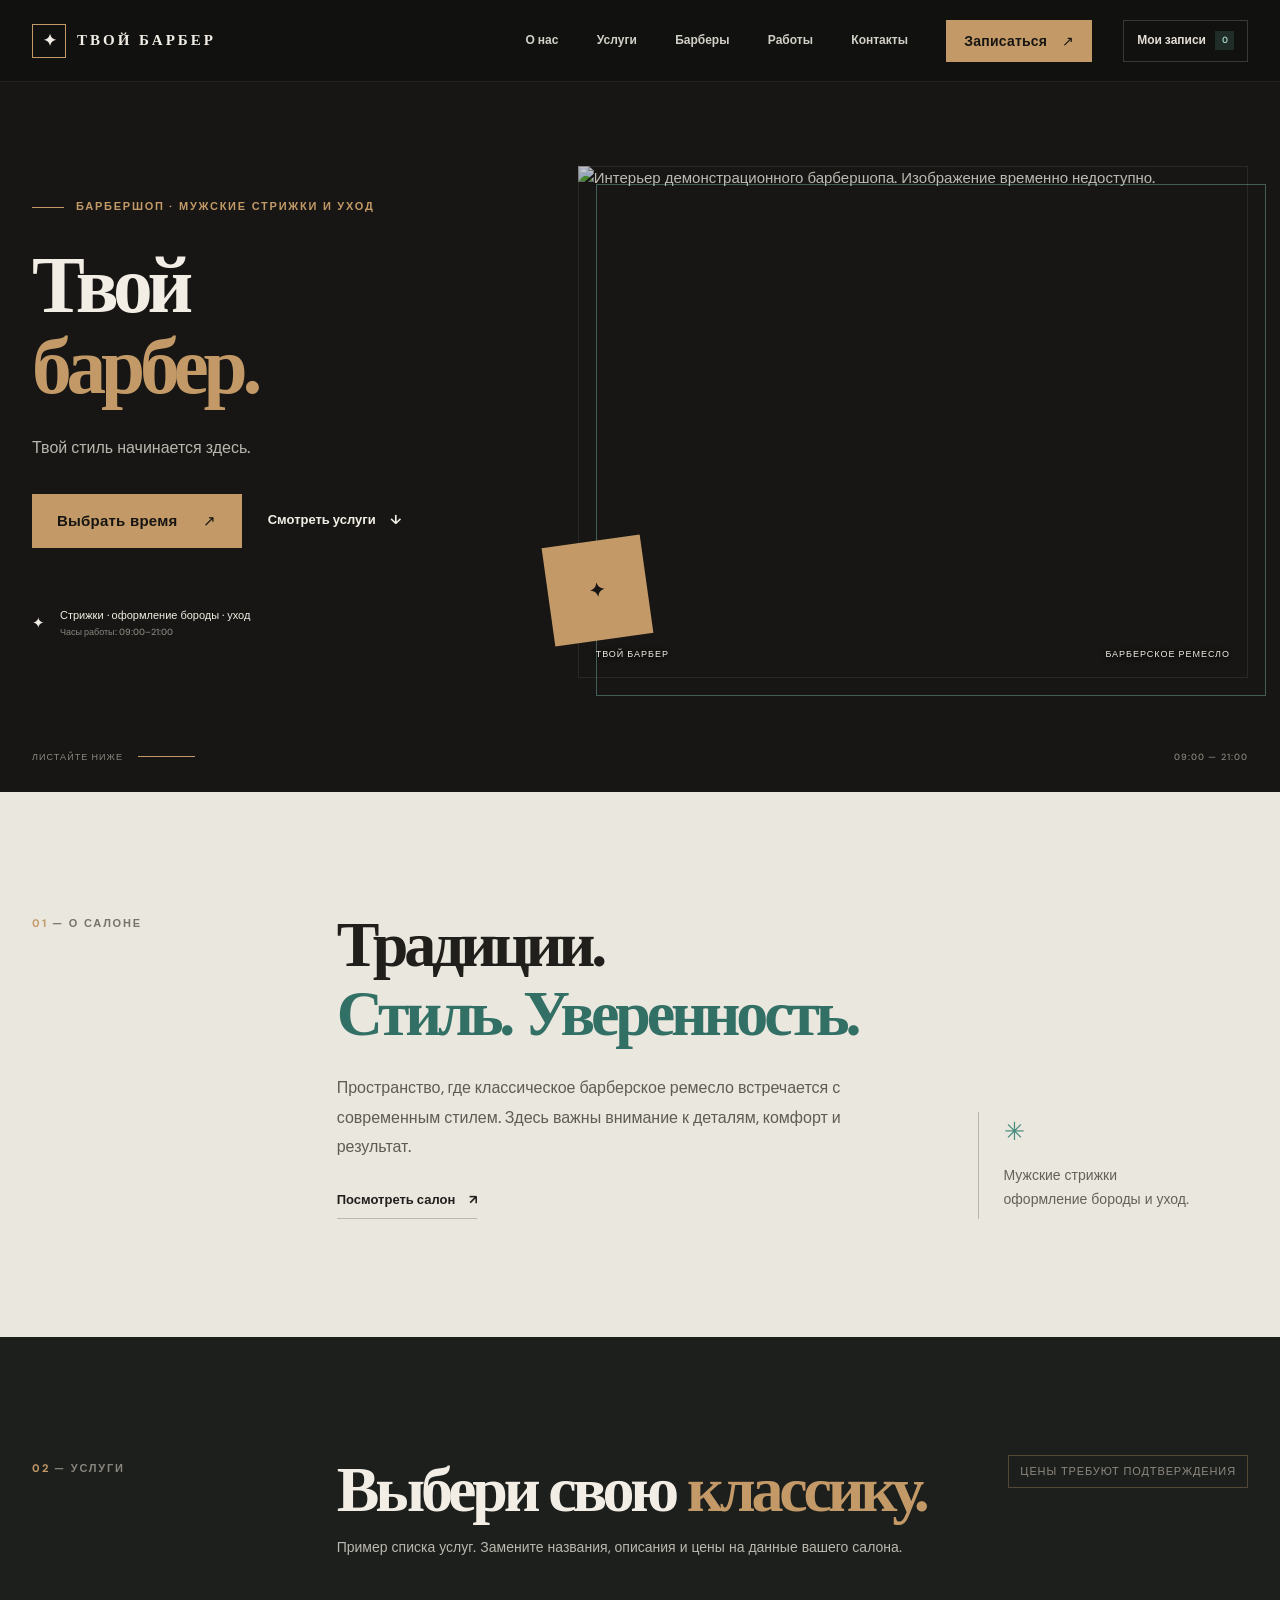
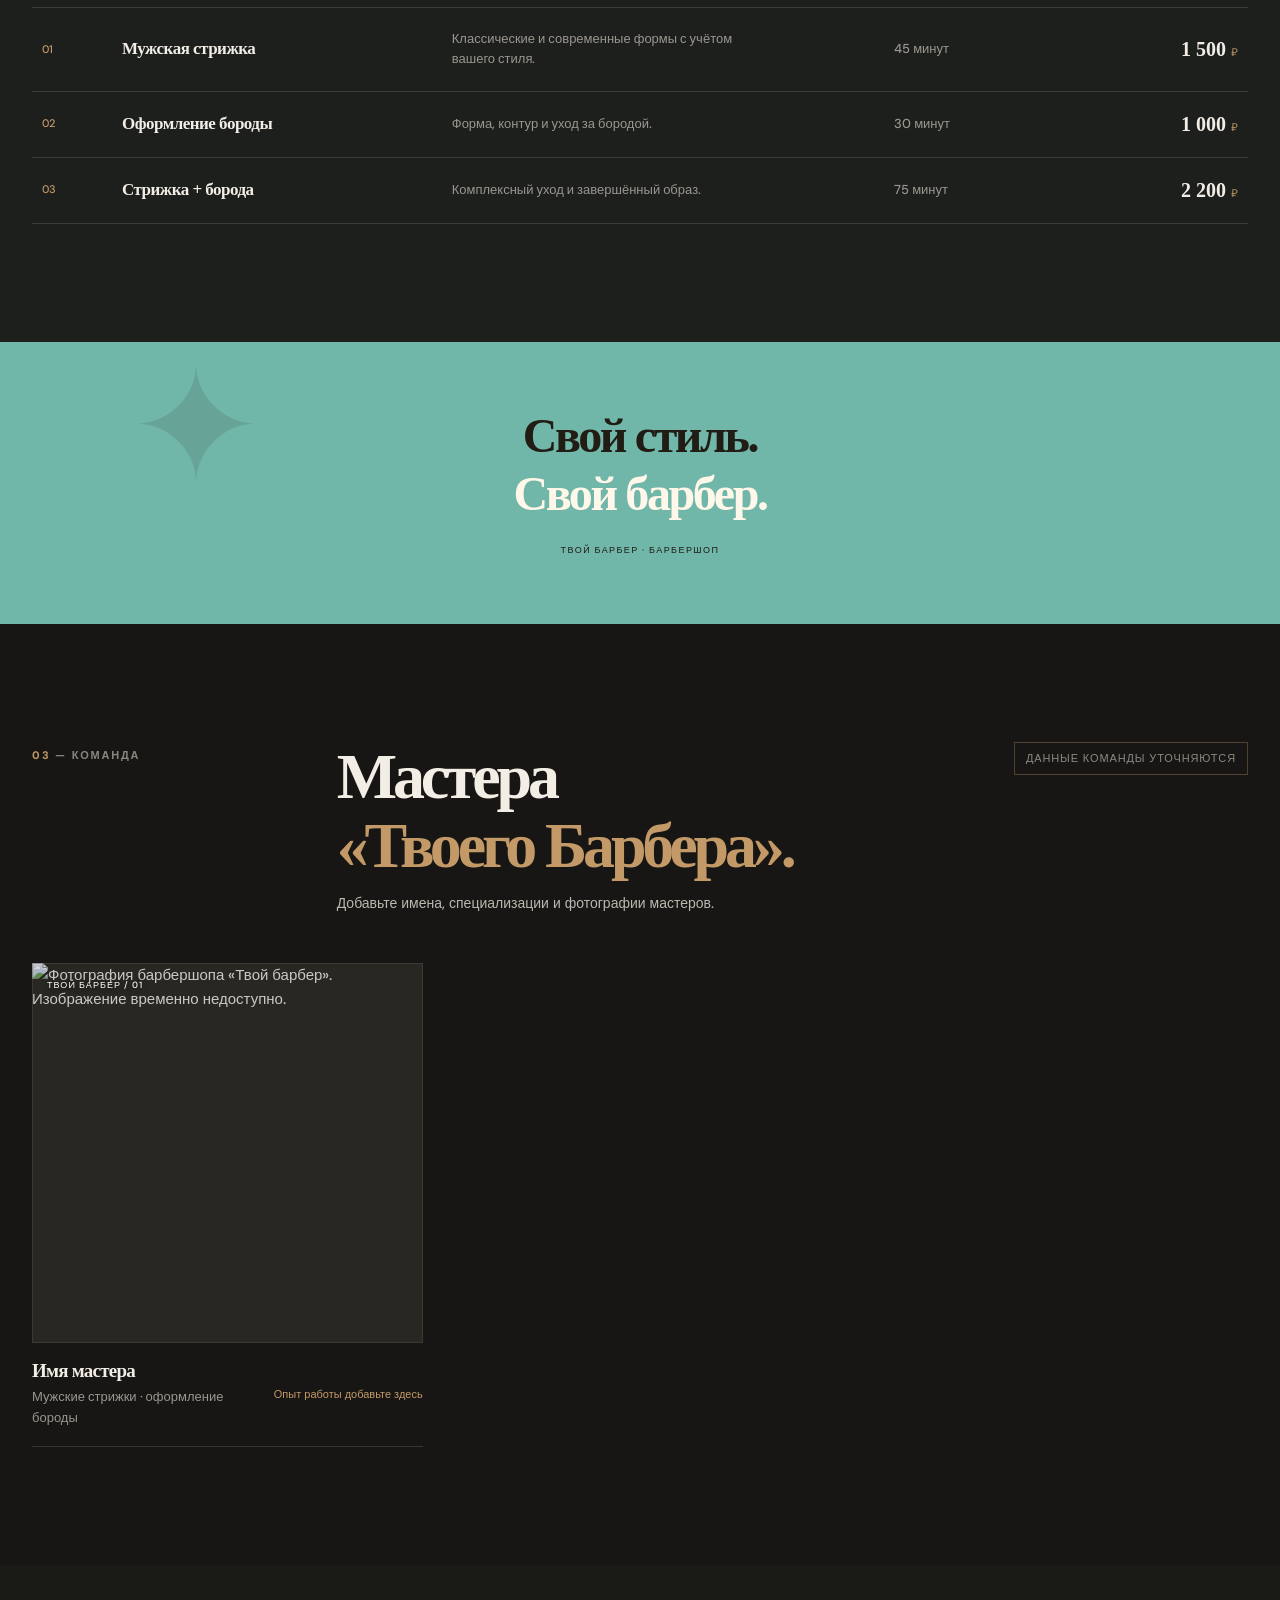
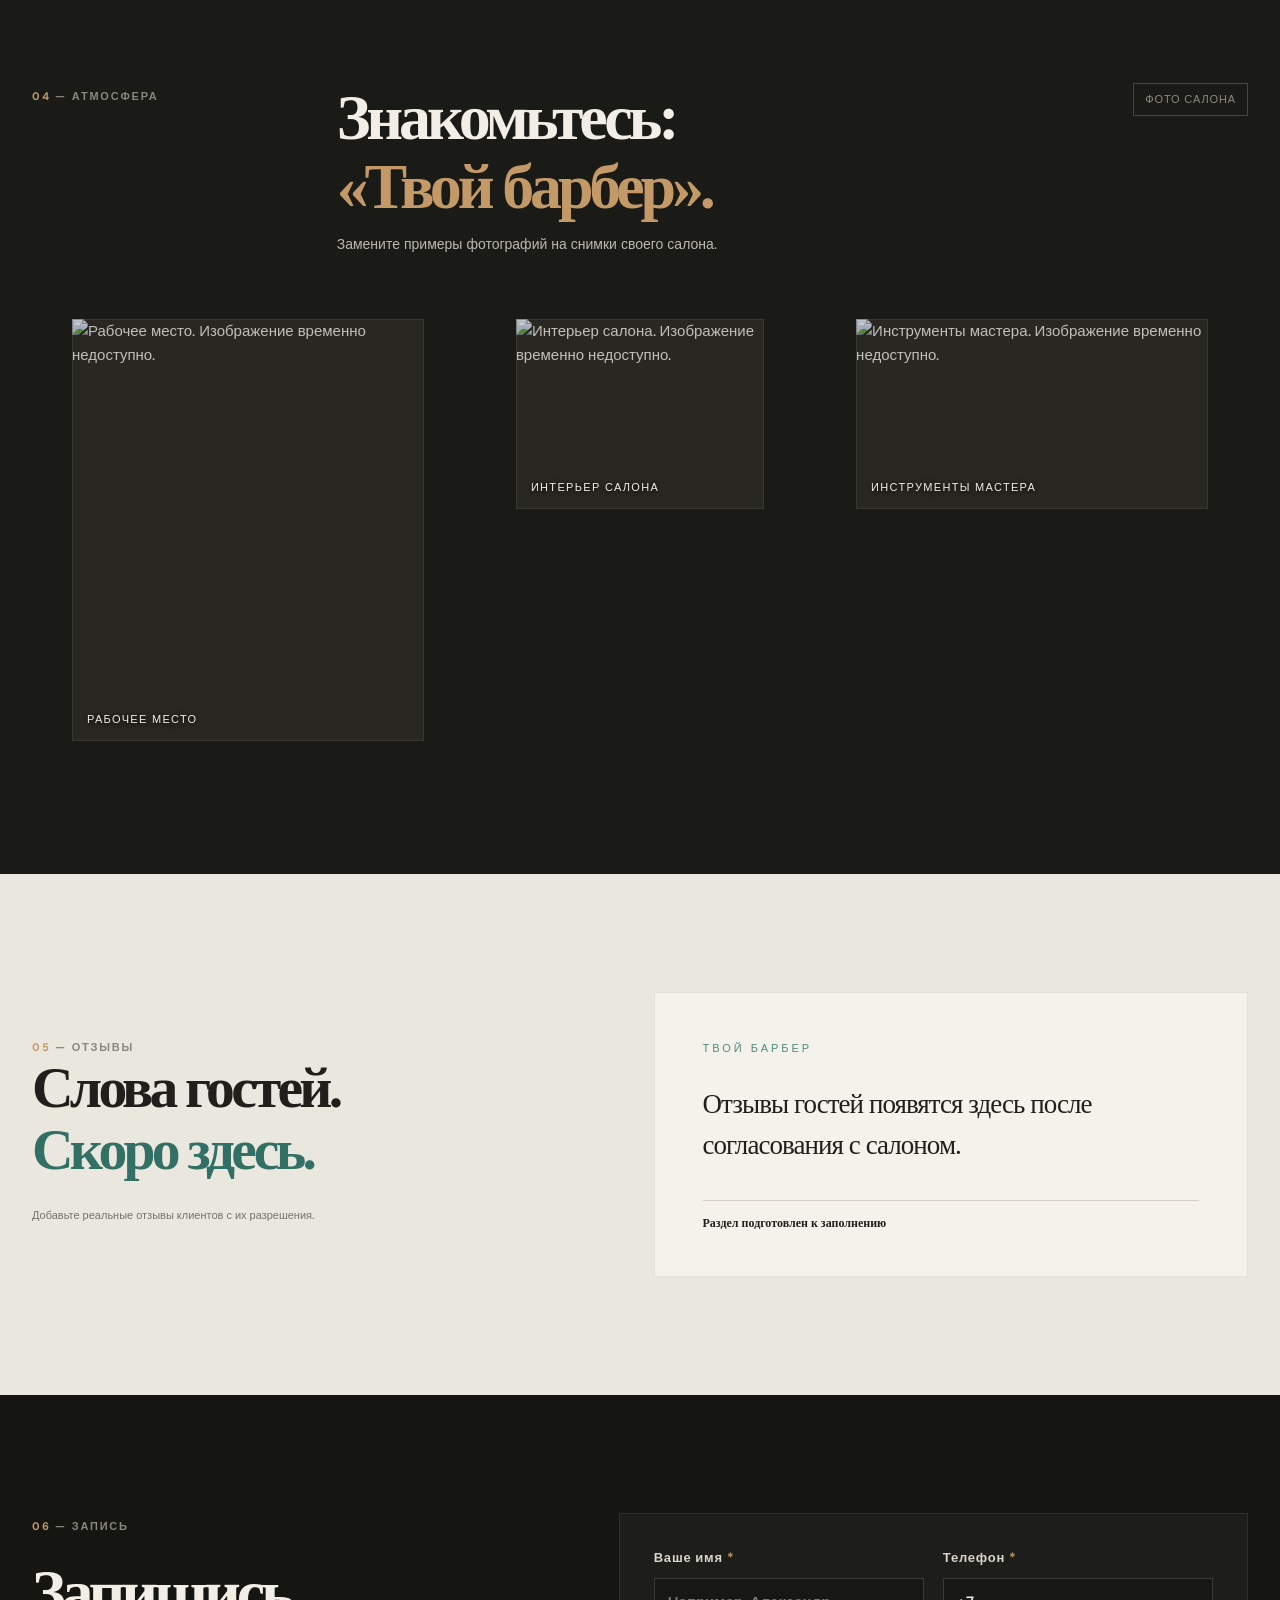
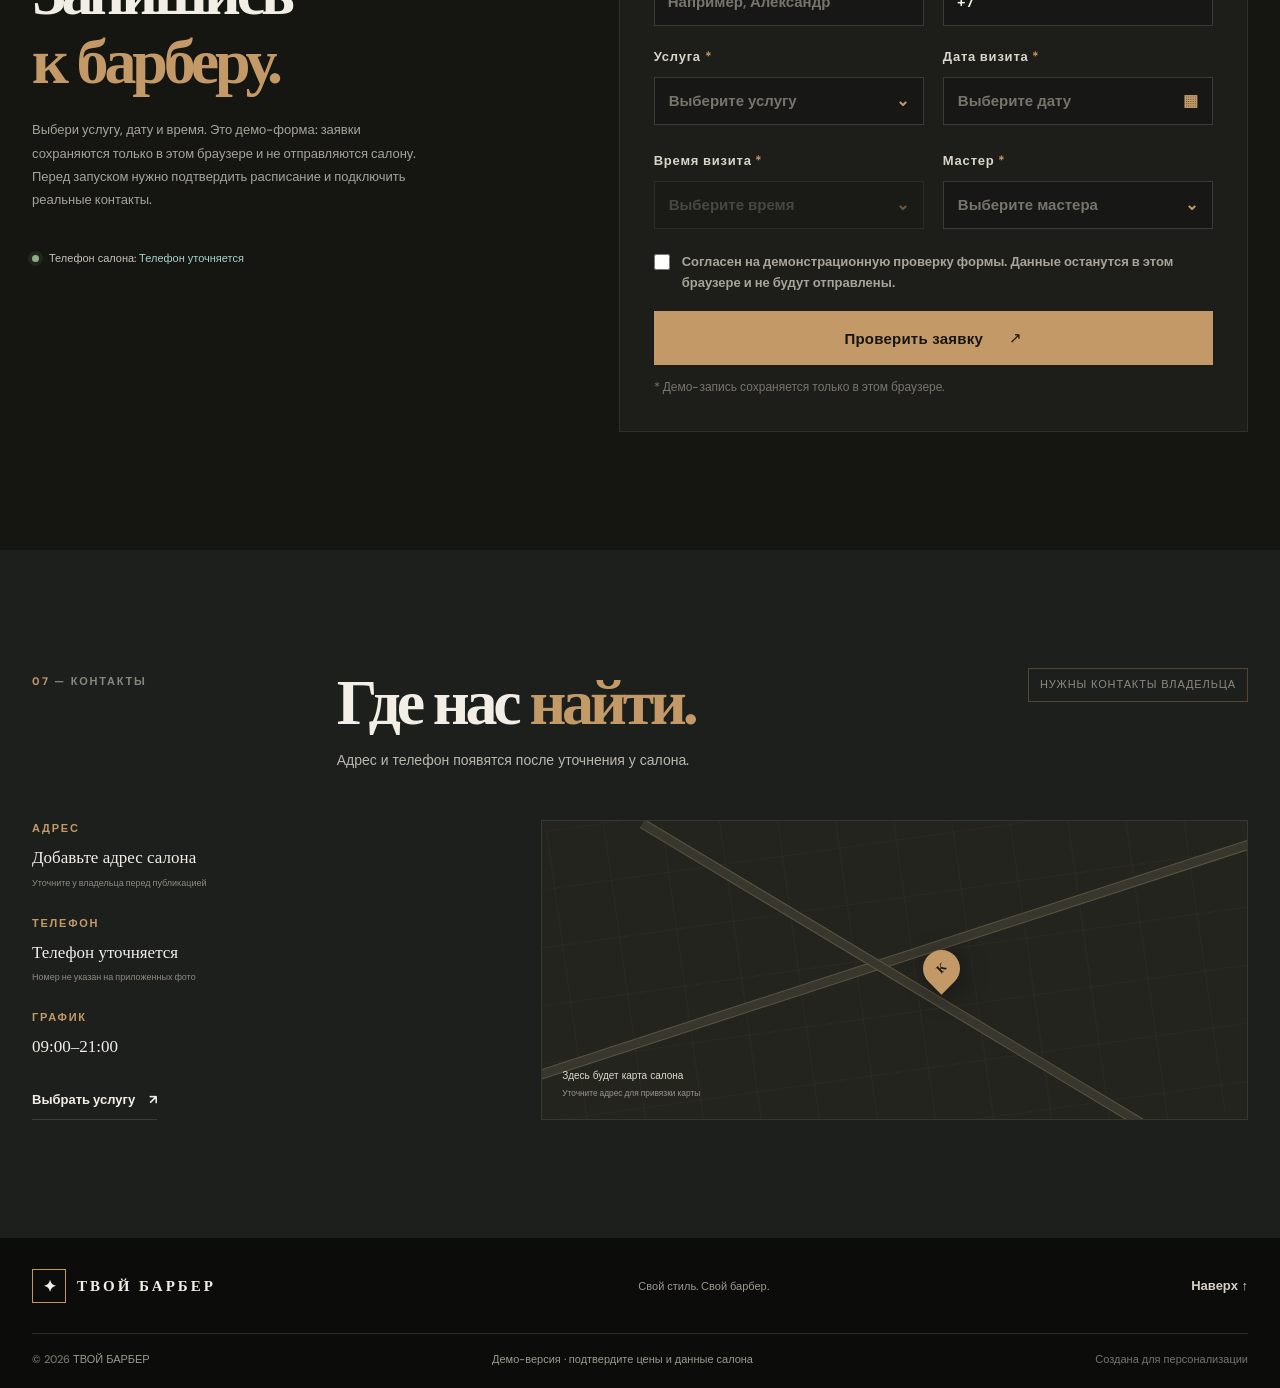
==== template/index.html @ 29b2c2a0 "Organize generic and Chyornaya Kost site versions" ====
<!doctype html>
<html lang="ru">
<head>
  <meta charset="utf-8">
  <meta name="viewport" content="width=device-width, initial-scale=1">
  <meta name="theme-color" content="#11110f">
  <meta name="description" content="Демонстрационный сайт барбершопа с онлайн-записью.">
  <title>Твой барбер — демонстрационный сайт</title>
  <link rel="preconnect" href="https://images.unsplash.com">
  <link rel="preconnect" href="https://fonts.googleapis.com">
  <link rel="preconnect" href="https://fonts.gstatic.com" crossorigin>
  <link href="https://fonts.googleapis.com/css2?family=DM+Sans:wght@400;500;600;700&family=Manrope:wght@400;500;600;700;800&display=swap" rel="stylesheet">
  <link rel="stylesheet" href="styles.css">
  <script src="script.js" defer></script>
</head>
<body>
  <a class="skip-link" href="#main">Перейти к содержимому</a>
  <header class="site-header" id="top">
    <div class="header-inner wrap">
      <a class="brand" href="#top" aria-label="Твой барбер — на главную"><span class="brand-mark" aria-hidden="true">✦</span><span class="brand-name" data-brand>ТВОЙ БАРБЕР</span></a>
      <div class="header-actions"><button class="my-appointments-button" id="my-appointments-button" type="button" aria-haspopup="dialog" aria-controls="my-appointments-dialog">Мои записи <span class="appointment-count" id="appointment-count">0</span></button><button class="menu-toggle" type="button" aria-expanded="false" aria-controls="site-nav" aria-label="Открыть меню"><span></span><span></span></button></div>
      <nav class="site-nav" id="site-nav" aria-label="Основная навигация">
        <a href="#about">О нас</a><a href="#services">Услуги</a><a href="#barbers">Барберы</a><a href="#works">Работы</a><a href="#contacts">Контакты</a>
        <a class="button button-small nav-book" href="#booking">Записаться <span aria-hidden="true">↗</span></a>
      </nav>
    </div>
  </header>

  <main id="main">
    <section class="hero wrap" aria-labelledby="hero-title">
      <div class="hero-copy">
        <p class="eyebrow"><span class="eyebrow-line"></span> Барбершоп · мужские стрижки и уход</p>
        <h1 id="hero-title">Твой<br><em>барбер.</em></h1>
        <p class="hero-lead" data-tagline>Барберское ремесло. Свой стиль.</p>
        <div class="hero-actions"><a class="button" href="#booking">Выбрать время <span aria-hidden="true">↗</span></a><a class="text-link" href="#services">Смотреть услуги <span aria-hidden="true">↓</span></a></div>
        <div class="hero-proof"><span class="proof-mark" aria-hidden="true">✦</span><p>Стрижки · оформление бороды · уход<br><span>Часы работы: 09:00–21:00</span></p></div>
      </div>
      <div class="hero-visual">
        <img class="hero-image" data-image="hero" alt="Пример фотографии рабочего места в барбершопе" fetchpriority="high">
        <div class="hero-stamp" aria-hidden="true"><span class="brand-emblem-crop brand-emblem-large">✦</span></div>
        <div class="hero-caption"><span>ТВОЙ БАРБЕР</span><span>Барберское ремесло</span></div>
      </div>
      <div class="hero-bottom"><span>Листайте ниже</span><span class="scroll-line" aria-hidden="true"></span><span>09:00 — 21:00</span></div>
    </section>

    <section class="intro section-pad" id="about">
      <div class="wrap intro-grid"><p class="section-index">01 <span>— О салоне</span></p><div><h2>Традиции.<br><em>Стиль. Уверенность.</em></h2><p class="intro-text">Пространство, где классическое барберское ремесло встречается с современным стилем. Здесь важны внимание к деталям, комфорт и результат.</p><a class="text-link" href="#works">Посмотреть салон <span aria-hidden="true">↗</span></a></div><div class="intro-note"><span class="note-symbol">✳</span><p>Мужские стрижки<br>оформление бороды и уход.</p></div></div>
    </section>

    <section class="services section-pad" id="services">
      <div class="wrap"><div class="section-heading"><p class="section-index">02 <span>— Услуги</span></p><div><h2>Выбери свою <em>классику.</em></h2><p class="muted">Пример списка услуг. Замените названия, описания и цены на данные вашего салона.</p></div><span class="demo-tag">Цены требуют подтверждения</span></div>
        <div class="service-list" id="service-list" aria-live="polite"></div>
      </div>
    </section>

    <section class="quote-band" aria-label="Барбершоп Твой барбер"><div class="wrap quote-inner"><span class="quote-mark">✦</span><p>Свой стиль.<br><em>Свой барбер.</em></p><span class="quote-credit">ТВОЙ БАРБЕР · БАРБЕРШОП</span></div></section>

    <section class="barbers section-pad" id="barbers">
      <div class="wrap"><div class="section-heading"><p class="section-index">03 <span>— Команда</span></p><div><h2>Мастера<br><em>«Твоего Барбера».</em></h2><p class="muted">Добавьте имена, специализации и фотографии мастеров.</p></div><span class="demo-tag">Данные команды уточняются</span></div><div class="barber-grid" id="barber-grid"></div></div>
    </section>

    <section class="gallery section-pad" id="works">
      <div class="wrap"><div class="section-heading"><p class="section-index">04 <span>— Атмосфера</span></p><div><h2>Знакомьтесь:<br><em>«Твой барбер».</em></h2><p class="muted">Замените примеры фотографий на снимки своего салона.</p></div><span class="demo-tag">Фото салона</span></div><div class="gallery-grid" id="gallery-grid"></div></div>
    </section>

    <section class="reviews section-pad" id="reviews">
      <div class="wrap review-layout"><div><p class="section-index">05 <span>— Отзывы</span></p><h2>Слова гостей.<br><em>Скоро здесь.</em></h2><p class="review-disclaimer">Добавьте реальные отзывы клиентов с их разрешения.</p></div><div class="review-card" id="review-card" aria-live="polite"></div></div>
    </section>

    <section class="booking section-pad" id="booking">
      <div class="wrap booking-grid"><div class="booking-copy"><p class="section-index">06 <span>— Запись</span></p><h2>Запишись<br><em>к барберу.</em></h2><p>Выбери услугу, дату и время. Это демо-форма: заявки сохраняются только в этом браузере и не отправляются салону. Перед запуском нужно подтвердить расписание и подключить реальные контакты.</p><div class="booking-contact"><span class="contact-dot"></span><span>Телефон салона: <a data-phone-link href="#contacts" data-phone>уточняется</a></span></div></div>
        <form class="booking-form" id="booking-form" novalidate>
          <div class="form-row"><div class="field"><label for="client-name">Ваше имя <span>*</span></label><input id="client-name" name="name" autocomplete="name" placeholder="Например, Александр" required aria-describedby="name-error"><small class="field-error" id="name-error"></small></div><div class="field"><label for="client-phone">Телефон <span>*</span></label><input id="client-phone" name="phone" type="tel" autocomplete="tel" inputmode="tel" placeholder="+7 (___) ___-__-__" required aria-describedby="phone-error"><small class="field-error" id="phone-error"></small></div></div>
          <div class="form-row"><div class="field"><label for="service-select-trigger">Услуга <span>*</span></label><select class="picker-source" id="service-select" name="service" tabindex="-1" aria-hidden="true"><option value="">Выберите услугу</option></select><small class="field-error" id="service-error"></small></div><div class="field date-field"><label for="date-picker-trigger">Дата визита <span>*</span></label><input class="picker-source" id="visit-date" name="date" type="date" tabindex="-1" aria-hidden="true"><div class="calendar-wrap"><button class="picker-trigger calendar-trigger" id="date-picker-trigger" type="button" aria-haspopup="dialog" aria-expanded="false" aria-controls="calendar-popover" aria-describedby="date-error"><span>Выберите дату</span><span class="picker-chevron" aria-hidden="true">▦</span></button><div class="calendar-popover" id="calendar-popover" role="dialog" aria-label="Выберите дату визита" hidden><div class="calendar-head"><button class="calendar-nav" type="button" id="calendar-prev" aria-label="Предыдущий месяц">←</button><strong id="calendar-month"></strong><button class="calendar-nav" type="button" id="calendar-next" aria-label="Следующий месяц">→</button></div><div class="calendar-weekdays" aria-hidden="true"><span>Пн</span><span>Вт</span><span>Ср</span><span>Чт</span><span>Пт</span><span>Сб</span><span>Вс</span></div><div class="calendar-days" id="calendar-days"></div><p class="calendar-legend"><span aria-hidden="true">●</span> На дате уже есть запись; занятые часы недоступны</p></div></div><small class="field-error" id="date-error"></small></div></div>
          <div class="form-row"><div class="field"><label for="visit-time-trigger">Время визита <span>*</span></label><select class="picker-source" id="visit-time" name="time" tabindex="-1" aria-hidden="true" disabled><option value="">Сначала выберите дату</option></select><small class="field-error" id="time-error"></small></div><div class="field"><label for="barber-select-trigger">Мастер <span>*</span></label><select class="picker-source" id="barber-select" name="barber" tabindex="-1" aria-hidden="true"><option value="">Выберите мастера</option></select><small class="field-error" id="barber-error"></small></div></div>
          <div class="consent-row"><input id="consent" name="consent" type="checkbox" required aria-describedby="consent-error"><label for="consent">Согласен на демонстрационную проверку формы. Данные останутся в этом браузере и не будут отправлены.</label></div><small class="field-error consent-error" id="consent-error"></small>
          <button class="button form-submit" type="submit"><span class="submit-label">Проверить заявку</span><span class="submit-spinner" aria-hidden="true"></span><span class="submit-arrow" aria-hidden="true">↗</span></button><p class="form-result" id="form-result" role="status" aria-live="polite"></p><p class="form-footnote">* Демо-запись сохраняется только в этом браузере.</p>
        </form>
      </div>
    </section>

    <dialog class="appointments-dialog" id="my-appointments-dialog" aria-labelledby="appointments-title">
      <div class="appointments-panel"><div class="appointments-heading"><div><p class="section-index">ТВОЙ БАРБЕР <span>— Личный список</span></p><h2 id="appointments-title">Мои <em>записи.</em></h2></div><button class="appointments-close" id="appointments-close" type="button" aria-label="Закрыть окно">×</button></div><p class="appointments-note">Список хранится в этом браузере. Это демонстрационные записи: барбершоп их не получает.</p><div class="appointments-list" id="appointments-list" aria-live="polite"></div><p class="appointments-storage-note" id="appointments-storage-note"></p></div>
    </dialog>

    <dialog class="booking-success-dialog" id="booking-success-dialog" aria-labelledby="booking-success-title" aria-describedby="booking-success-summary">
      <div class="booking-success-panel"><span class="success-mark" aria-hidden="true">✓</span><p class="section-index">ТВОЙ БАРБЕР <span>— Заявка проверена</span></p><h2 id="booking-success-title">Вы записаны.</h2><p class="success-summary" id="booking-success-summary"></p><div class="success-actions"><button class="button" id="success-open-appointments" type="button">Мои записи <span aria-hidden="true">↗</span></button><button class="success-close" id="success-close" type="button">Продолжить</button></div></div>
    </dialog>

    <section class="contacts section-pad" id="contacts">
      <div class="wrap"><div class="section-heading"><p class="section-index">07 <span>— Контакты</span></p><div><h2>Где нас <em>найти.</em></h2><p class="muted">Адрес и телефон появятся после уточнения у салона.</p></div><span class="demo-tag">Нужны контакты владельца</span></div>
        <div class="contacts-grid"><div class="contact-details"><div class="contact-block"><span class="contact-label">Адрес</span><p data-address>Адрес салона уточняется<br><small>Уточните у владельца перед публикацией</small></p></div><div class="contact-block"><span class="contact-label">Телефон</span><a data-phone-link data-phone>Телефон уточняется</a><small>Номер не указан на приложенных фото</small></div><div class="contact-block"><span class="contact-label">График</span><p data-hours>09:00–21:00</p></div><a class="text-link" href="#booking">Выбрать услугу <span aria-hidden="true">↗</span></a></div><div class="map-placeholder" role="img" aria-label="Заглушка карты, адрес салона пока не указан"><div class="map-grid"></div><span class="map-road road-one"></span><span class="map-road road-two"></span><span class="map-pin">К</span><span class="map-caption">Здесь будет карта салона<br><small>Уточните адрес для привязки карты</small></span></div></div>
      </div>
    </section>
  </main>

  <footer class="site-footer"><div class="wrap footer-main"><a class="brand" href="#top"><span class="brand-mark" aria-hidden="true">✦</span><span class="brand-name" data-brand>ТВОЙ БАРБЕР</span></a><p>Свой стиль. Свой барбер.</p><a class="back-top" href="#top">Наверх ↑</a></div><div class="wrap footer-bottom"><span>© <span id="year"></span> <span data-brand>ТВОЙ БАРБЕР</span></span><span>Демо-версия · подтвердите цены и данные салона</span><span>Создана для персонализации</span></div></footer>
</body>
</html>
---- template/styles.css ----
:root{--ink:#11110f;--ink-soft:#1d1f1d;--panel:#222522;--paper:#f1eee7;--muted:#bbb8af;--line:rgba(241,238,231,.14);--accent:#71b7a9;--accent-bright:#a4d5cb;--font-display:Georgia,'Times New Roman',serif;--font-body:'DM Sans',Arial,sans-serif;--wrap:1240px;--ease:cubic-bezier(.2,.7,.2,1)}
*{box-sizing:border-box}html{scroll-behavior:smooth;scroll-padding-top:90px}body{margin:0;background:var(--ink);color:var(--paper);font-family:var(--font-body);font-size:15px;line-height:1.6;-webkit-font-smoothing:antialiased}body.menu-open{overflow:hidden}img{display:block;width:100%;height:100%;object-fit:cover;outline:1px solid rgba(255,255,255,.1);outline-offset:-1px}a{color:inherit;text-decoration:none}button,input,select{font:inherit}button,a,input,select{-webkit-tap-highlight-color:transparent}button:focus-visible,a:focus-visible,input:focus-visible,select:focus-visible{outline:2px solid var(--accent-bright);outline-offset:4px}.wrap{width:min(var(--wrap),calc(100% - 64px));margin-inline:auto}.skip-link{position:fixed;top:12px;left:12px;z-index:1000;padding:12px 18px;background:var(--accent);color:var(--ink);transform:translateY(-160%)}.skip-link:focus{transform:translateY(0)}
.site-header{height:82px;position:sticky;top:0;z-index:50;background:rgba(17,17,15,.94);backdrop-filter:blur(14px);border-bottom:1px solid rgba(241,238,231,.08)}.header-inner,.site-nav{display:flex;align-items:center}.header-inner{height:100%;justify-content:space-between}.brand{display:inline-flex;align-items:center;gap:11px;min-width:max-content}.brand-mark{display:grid;place-items:center;width:34px;height:34px;border:1px solid var(--accent);font:800 16px var(--font-display);letter-spacing:-.08em}.brand-mark span{color:var(--accent)}.brand-name{font:800 15px var(--font-display);letter-spacing:.2em}.site-nav{gap:clamp(18px,3vw,42px);font-size:12px;color:#d3d0c8}.site-nav>a:not(.button){transition:color .16s ease}.site-nav>a:not(.button):hover,.text-link:hover,.back-top:hover{color:var(--accent-bright)}.button{min-height:54px;padding:0 24px;display:inline-flex;align-items:center;justify-content:center;gap:26px;background:var(--accent);color:#171512;border:1px solid var(--accent);font:700 12px var(--font-body);letter-spacing:.04em;transition:background .18s ease,color .18s ease,border-color .18s ease,transform .16s ease}.button:hover{background:var(--accent-bright);border-color:var(--accent-bright)}.button:active,.round-button:active{transform:scale(.96)}.button-small{min-height:42px;padding-inline:17px;gap:15px;font-size:11px}.menu-toggle{display:none}
.hero{min-height:710px;display:grid;grid-template-columns:.95fr 1.05fr;align-items:center;position:relative;padding-block:70px 100px}.hero-copy{position:relative;z-index:1;padding:34px 0 40px}.eyebrow,.section-index,.contact-label{font-size:10px;font-weight:700;letter-spacing:.16em;text-transform:uppercase}.eyebrow{display:flex;align-items:center;gap:12px;color:var(--accent);margin:0 0 29px}.eyebrow-line{width:32px;height:1px;background:var(--accent)}h1,h2,p{margin-top:0}h1,h2{font-family:var(--font-display);font-weight:600;letter-spacing:-.065em;text-wrap:balance}h1{font-size:clamp(53px,6.2vw,88px);line-height:1.02;margin-bottom:27px}h1 em,h2 em,.quote-inner em{color:var(--accent);font-style:normal}.hero-lead{max-width:360px;color:#bab7ae;font-size:15px;line-height:1.8;margin-bottom:31px}.hero-actions{display:flex;align-items:center;gap:26px}.text-link{display:inline-flex;align-items:center;gap:14px;font-size:12px;font-weight:600;transition:color .16s ease}.hero-proof{display:flex;align-items:center;gap:15px;margin-top:59px}.proof-stars{font-size:12px;letter-spacing:2px;color:var(--accent)}.hero-proof p{margin:0;font-size:11px;line-height:1.5}.hero-proof p span{color:#89867f;font-size:9px}.hero-visual{height:512px;position:relative;margin-left:-5%;overflow:visible}.hero-visual:before{content:"";position:absolute;inset:18px -18px -18px 18px;border:1px solid rgba(113,183,169,.45);z-index:0}.hero-image{position:relative;z-index:1;filter:brightness(.78);object-position:center 54%}.hero-stamp{position:absolute;z-index:2;left:-30px;bottom:38px;width:99px;height:99px;background:var(--accent);color:var(--ink);display:flex;flex-direction:column;align-items:center;justify-content:center;transform:rotate(-8deg)}.hero-stamp span{font:800 19px var(--font-display);letter-spacing:.1em}.hero-stamp b{font:600 8px var(--font-body);text-align:center;letter-spacing:.12em;line-height:1.3;margin-top:5px}.hero-caption{position:absolute;z-index:2;bottom:17px;right:18px;left:18px;display:flex;justify-content:space-between;font-size:9px;letter-spacing:.11em;text-transform:uppercase;text-shadow:0 1px 5px #000}.hero-bottom{position:absolute;left:0;right:0;bottom:28px;display:flex;align-items:center;gap:15px;color:#8a877e;font-size:9px;letter-spacing:.12em;text-transform:uppercase}.hero-bottom span:last-child{margin-left:auto}.scroll-line{width:57px;height:1px;background:var(--accent)}
.section-pad{padding:118px 0}.intro{background:#eae7df;color:#201f1b}.intro-grid{display:grid;grid-template-columns:.68fr 1.55fr .7fr;gap:42px}.section-index{color:var(--accent);margin:5px 0 0;white-space:nowrap}.section-index span{color:#89867e}.intro .section-index span{color:#77736b}.intro h2,.section-heading h2,.review-layout h2,.booking h2{font-size:clamp(42px,5vw,65px);line-height:1.08;margin:0 0 25px}.intro h2 em{color:#326f65}.intro-text{max-width:540px;font-size:16px;line-height:1.85;color:#5f5c55;margin-bottom:25px}.intro .text-link{border-bottom:1px solid #bdb7ac;padding-bottom:7px}.intro-note{align-self:end;padding:0 0 7px 25px;border-left:1px solid #bbb4a7;color:#656158}.note-symbol{font-size:25px;color:#4b8c80}.intro-note p{font-size:12px;line-height:1.7;margin:12px 0 0}
.services{background:var(--ink-soft)}.section-heading{display:grid;grid-template-columns:.68fr 1.55fr .7fr;gap:42px;align-items:start;margin-bottom:49px}.section-heading h2{margin-bottom:12px}.muted{color:var(--muted);font-size:13px;margin:0}.demo-tag{justify-self:end;color:#8d8980;border:1px solid rgba(195,154,103,.32);padding:7px 11px;font-size:9px;letter-spacing:.08em;text-transform:uppercase}.service-list{border-top:1px solid var(--line)}.service-row{display:grid;grid-template-columns:60px 1.1fr 1.5fr .7fr .45fr;align-items:center;gap:20px;padding:21px 10px;border-bottom:1px solid var(--line);transition:background .16s ease,padding .2s ease}.service-row:hover{background:rgba(255,255,255,.025);padding-inline:17px}.service-number{color:var(--accent);font-size:10px}.service-row h3{font:600 17px var(--font-display);letter-spacing:-.03em;margin:0}.service-row p{color:#99968e;font-size:11px;line-height:1.55;margin:0;max-width:290px}.service-time{color:#99968e;font-size:10px}.service-price{font:600 20px var(--font-display);text-align:right;white-space:nowrap;font-variant-numeric:tabular-nums}.service-price small{font:400 11px var(--font-body);color:var(--accent)}
.quote-band{background:#71b7a9;color:#211c14;overflow:hidden}.quote-inner{min-height:282px;position:relative;display:grid;place-content:center;text-align:center}.quote-mark{position:absolute;top:6px;left:8%;font:160px Georgia,serif;line-height:1;color:rgba(37,30,21,.12)}.quote-inner p{font:600 clamp(31px,4vw,48px)/1.2 var(--font-display);letter-spacing:-.05em;margin:0 0 21px}.quote-inner em{color:#fff7e9}.quote-credit{font-size:9px;text-transform:uppercase;letter-spacing:.16em}
.barbers{background:var(--ink)}.barber-grid{display:grid;grid-template-columns:repeat(3,1fr);gap:22px}.barber-card{min-width:0}.barber-photo{height:380px;position:relative;overflow:hidden;background:#292722}.barber-photo img{filter:saturate(.65) brightness(.84);transition:transform .5s var(--ease),filter .3s ease}.barber-card:hover .barber-photo img{transform:scale(1.035);filter:saturate(.85) brightness(.92)}.barber-index{position:absolute;left:15px;top:15px;color:white;font-size:9px;letter-spacing:.12em;text-shadow:0 1px 5px #111}.barber-info{display:grid;grid-template-columns:1fr auto;gap:5px 10px;padding:17px 0;border-bottom:1px solid var(--line)}.barber-info h3{font:600 19px var(--font-display);letter-spacing:-.04em;margin:0}.barber-info p{grid-column:1;margin:0;color:#99968e;font-size:11px}.barber-exp{grid-column:2;grid-row:1/3;align-self:center;color:var(--accent);font-size:10px;text-align:right}
.gallery{background:#1a1a17}.gallery-grid{display:grid;grid-template-columns:1fr .76fr 1fr;grid-template-rows:220px 220px;gap:12px}.gallery-item{position:relative;overflow:hidden;background:#292722}.gallery-item:nth-child(1){grid-row:span 2}.gallery-item:nth-child(4){grid-column:2/4}.gallery-item img{filter:brightness(.8) saturate(.75);transition:transform .5s var(--ease),filter .3s ease}.gallery-item:hover img{transform:scale(1.04);filter:brightness(.94) saturate(.9)}.gallery-caption{position:absolute;left:15px;bottom:13px;font-size:9px;text-transform:uppercase;letter-spacing:.12em;text-shadow:0 1px 5px #000}
.reviews{background:#eae7df;color:#201f1b}.review-layout{display:grid;grid-template-columns:.8fr 1fr;gap:12%;align-items:center}.review-layout h2{font-size:clamp(38px,4.5vw,58px)}.review-layout h2 em{color:#326f65}.review-disclaimer{max-width:330px;color:#77736b;font-size:10px;line-height:1.7}.review-controls{display:flex;align-items:center;gap:10px;margin-top:31px}.round-button{width:43px;height:43px;border:1px solid #bdb7ac;background:transparent;color:#25231f;cursor:pointer;font-size:17px;transition:background .16s ease,color .16s ease,transform .16s ease}.round-button:hover{background:#25231f;color:#f1eee7}.review-count{font-size:10px;color:#77736b;margin-left:8px;font-variant-numeric:tabular-nums}.review-card{min-height:285px;padding:42px 48px;background:#f5f2eb;display:flex;flex-direction:column;justify-content:space-between;border:1px solid rgba(32,31,27,.08)}.review-stars{color:#4b8c80;letter-spacing:3px;font-size:11px}.review-text{font:500 clamp(20px,2.3vw,27px)/1.5 var(--font-display);letter-spacing:-.035em;margin:25px 0 35px}.review-author{display:flex;justify-content:space-between;align-items:end;border-top:1px solid #d5d0c6;padding-top:15px}.review-author strong{font:600 12px var(--font-display)}.review-author span{color:#77736b;font-size:10px}
.booking{background:#151512}.booking-grid{display:grid;grid-template-columns:.85fr 1.15fr;gap:10%;align-items:start}.booking h2{font-size:clamp(44px,5vw,64px);margin:22px 0}.booking-copy>p:not(.section-index){max-width:390px;color:#a6a39a;font-size:13px;line-height:1.8}.booking-contact{display:flex;align-items:center;gap:10px;margin-top:38px;font-size:11px;color:#c5c1b8}.booking-contact a{color:var(--accent-bright)}.contact-dot{width:7px;height:7px;border-radius:50%;background:#8baf83;box-shadow:0 0 0 4px rgba(139,175,131,.1)}.booking-form{padding:34px;background:#1d1d19;border:1px solid rgba(255,255,255,.08)}.form-row{display:grid;grid-template-columns:1fr 1fr;gap:19px}.field{display:flex;flex-direction:column;margin-bottom:21px}.field label{font-size:10px;letter-spacing:.06em;margin-bottom:9px;color:#d9d5cb}.field label span{color:var(--accent)}.field input,.field select{height:48px;width:100%;padding:0 13px;background:#171715;border:1px solid rgba(241,238,231,.16);color:var(--paper);border-radius:0;font-size:12px}.field input::placeholder{color:#77746c}.field select:invalid{color:#77746c}.field select option{color:var(--paper);background:#171715}.field input:focus,.field select:focus{border-color:var(--accent);outline:none}.field [aria-invalid="true"],.consent-row input[aria-invalid="true"]{border-color:#dc8170}.field-error{display:block;min-height:0;color:#ef9a89;font-size:10px;line-height:1.4}.field-error:not(:empty){margin-top:5px}.consent-row{display:grid;grid-template-columns:18px 1fr;gap:10px;align-items:start;margin:2px 0 0}.consent-row input{width:16px;height:16px;accent-color:var(--accent);margin:2px 0 0}.consent-row label{font-size:10px;line-height:1.55;color:#a8a49b}.consent-error{margin-left:28px}.form-submit{width:100%;margin-top:18px;cursor:pointer}.form-result{min-height:0;margin:0;color:#a9c29d;font-size:11px;line-height:1.6}.form-result:not(:empty){margin-top:15px;padding:12px;background:rgba(139,175,131,.08);border-left:2px solid #8baf83}.form-result.is-error{color:#ef9a89;border-color:#dc8170;background:rgba(220,129,112,.08)}.form-footnote{margin:13px 0 0;color:#77746c;font-size:9px}
.contacts{background:var(--ink-soft)}.contacts-grid{display:grid;grid-template-columns:.75fr 1.25fr;gap:7%;align-items:stretch}.contact-details{display:flex;flex-direction:column;align-items:flex-start}.contact-block{margin-bottom:25px}.contact-label{display:block;color:var(--accent);font-size:9px;margin-bottom:7px}.contact-block p,.contact-block>a{font:500 17px/1.5 var(--font-display);margin:0}.contact-block small{display:block;color:#8d8980;font:400 9px/1.6 var(--font-body);margin-top:5px}.contact-details>.text-link{margin-top:auto;border-bottom:1px solid var(--line);padding-bottom:9px}.map-placeholder{min-height:300px;position:relative;overflow:hidden;background:#24241f;border:1px solid rgba(255,255,255,.09)}.map-grid{position:absolute;inset:0;opacity:.35;background-image:linear-gradient(rgba(195,154,103,.12) 1px,transparent 1px),linear-gradient(90deg,rgba(195,154,103,.12) 1px,transparent 1px);background-size:46px 46px;transform:rotate(-8deg) scale(1.25)}.map-road{position:absolute;height:10px;background:#38372e;border-block:1px solid rgba(195,154,103,.28);transform-origin:center}.road-one{width:120%;top:43%;left:-8%;transform:rotate(-18deg)}.road-two{width:100%;top:60%;left:7%;transform:rotate(31deg)}.map-pin{position:absolute;left:54%;top:43%;width:37px;height:37px;display:grid;place-items:center;border-radius:50% 50% 50% 0;transform:rotate(-45deg);background:var(--accent);color:var(--ink);font:800 12px var(--font-display);box-shadow:0 5px 25px rgba(0,0,0,.4)}.map-pin:first-letter{transform:rotate(45deg)}.map-caption{position:absolute;bottom:18px;left:20px;font-size:10px;line-height:1.7;color:#ded9ce}.map-caption small{color:#99958a}
.site-footer{background:#0c0c0b;padding:31px 0 19px}.footer-main,.footer-bottom{display:flex;align-items:center;justify-content:space-between}.footer-main{padding-bottom:30px;border-bottom:1px solid var(--line)}.footer-main>p{color:#9d998f;font-size:11px;margin:0}.back-top{font-size:10px;color:#d5d0c6;transition:color .16s ease}.footer-bottom{padding-top:17px;color:#77746c;font-size:9px}.footer-bottom span:nth-child(2){color:#9d998f}
@media(max-width:900px){.wrap{width:min(var(--wrap),calc(100% - 44px))}.site-nav{gap:18px}.site-nav>a{font-size:10px}.hero{min-height:640px;grid-template-columns:1fr .9fr}.hero-visual{height:430px;margin-left:-1%}.hero h1{font-size:clamp(50px,7vw,70px)}.intro-grid,.section-heading{grid-template-columns:.55fr 1.45fr;gap:25px}.intro-note{grid-column:2;display:flex;gap:14px;align-items:center;border-left:0;border-top:1px solid #bbb4a7;padding:15px 0 0}.intro-note p{margin:0}.section-heading .demo-tag{grid-column:2;justify-self:start;margin-top:-10px}.service-row{grid-template-columns:36px 1fr 1.3fr .5fr .45fr;gap:12px}.barber-photo{height:310px}.gallery-grid{grid-template-rows:190px 190px}.booking-grid{gap:6%}}
@media(max-width:680px){html{scroll-padding-top:72px}.wrap{width:calc(100% - 38px)}.site-header{height:68px}.brand-mark{width:31px;height:31px}.menu-toggle{display:flex;width:44px;height:44px;padding:12px 9px;flex-direction:column;justify-content:center;gap:6px;border:1px solid var(--line);background:transparent;color:var(--paper);cursor:pointer}.menu-toggle span{height:1px;width:100%;background:var(--paper);transition:transform .18s ease}.menu-toggle[aria-expanded="true"] span:first-child{transform:translateY(3.5px) rotate(45deg)}.menu-toggle[aria-expanded="true"] span:last-child{transform:translateY(-3.5px) rotate(-45deg)}.site-nav{position:fixed;inset:68px 0 0;background:var(--ink);display:flex;align-items:stretch;flex-direction:column;gap:0;padding:18px 22px 30px;transform:translateX(100%);visibility:hidden;transition:transform .25s var(--ease),visibility .25s}.site-nav.is-open{transform:translateX(0);visibility:visible}.site-nav>a:not(.button){font:500 20px var(--font-display);padding:17px 0;border-bottom:1px solid var(--line)}.site-nav .nav-book{margin-top:25px}.hero{min-height:auto;display:flex;flex-direction:column;align-items:stretch;padding-block:49px 83px}.hero-copy{padding:0}.eyebrow{font-size:8px;margin-bottom:22px}.hero h1{font-size:clamp(48px,12vw,70px);margin-bottom:18px}.hero-lead{font-size:13px;max-width:310px;margin-bottom:23px}.hero-actions{gap:19px}.hero-actions .button{min-height:49px;padding-inline:16px;gap:13px}.hero-proof{margin-top:27px}.hero-visual{height:350px;margin:40px 8px 0 12px}.hero-visual:before{inset:12px -12px -12px 12px}.hero-stamp{width:78px;height:78px;left:-22px;bottom:24px}.hero-stamp span{font-size:15px}.hero-bottom{bottom:25px;font-size:8px}.section-pad{padding:78px 0}.intro-grid{display:grid;grid-template-columns:1fr;gap:22px}.intro-grid>.section-index{margin:0}.intro h2,.section-heading h2,.review-layout h2,.booking h2{font-size:clamp(39px,10vw,52px);margin-bottom:17px}.intro-text{font-size:14px}.intro-note{grid-column:1;margin-top:6px}.section-heading{grid-template-columns:1fr;gap:16px;margin-bottom:31px}.section-heading .section-index{margin:0}.section-heading .demo-tag{grid-column:1;margin:0}.section-heading h2{margin-bottom:10px}.service-row{grid-template-columns:28px 1fr auto;gap:5px 12px;padding:17px 2px}.service-number{grid-row:1/3;align-self:start;padding-top:5px}.service-row h3{font-size:15px}.service-row p{grid-column:2;grid-row:2;max-width:none;font-size:10px}.service-time{grid-column:2;grid-row:3;font-size:9px;margin-top:6px}.service-price{grid-column:3;grid-row:1/3;font-size:17px;align-self:start;padding-top:1px}.quote-inner{min-height:220px}.quote-mark{font-size:105px;left:2%;top:22px}.quote-inner p{font-size:32px}.barber-grid{grid-template-columns:1fr 1fr;gap:25px 13px}.barber-card:last-child{grid-column:1/-1;width:calc(50% - 7px)}.barber-photo{height:clamp(205px,58vw,310px)}.barber-info{padding:12px 0}.barber-info h3{font-size:15px}.barber-info p{font-size:9px}.barber-exp{font-size:9px}.gallery-grid{grid-template-columns:1fr 1fr;grid-template-rows:190px 150px 150px;gap:8px}.gallery-item:nth-child(1){grid-row:span 2}.gallery-item:nth-child(4){grid-column:1/3}.gallery-caption{left:10px;bottom:9px;font-size:8px}.review-layout{grid-template-columns:1fr;gap:29px}.review-disclaimer{max-width:100%}.review-card{min-height:260px;padding:27px 24px}.review-text{font-size:21px;margin:22px 0 28px}.booking-grid{grid-template-columns:1fr;gap:32px}.booking h2{margin:17px 0}.booking-copy>p:not(.section-index){font-size:12px}.booking-contact{margin-top:23px}.booking-form{padding:23px 18px}.form-row{grid-template-columns:1fr;gap:0}.field{margin-bottom:17px}.contacts-grid{grid-template-columns:1fr;gap:32px}.contact-block{margin-bottom:19px}.map-placeholder{min-height:230px}.footer-main{align-items:flex-start;gap:12px;flex-wrap:wrap}.footer-main>p{order:3;flex-basis:100%;margin-top:3px}.footer-bottom{align-items:flex-start;gap:7px;flex-direction:column}.footer-bottom span:nth-child(2){order:3}}
@media(max-width:370px){.hero h1{font-size:45px}.hero-actions{align-items:flex-start;flex-direction:column}.hero-actions .text-link{padding:8px 0}.barber-grid{grid-template-columns:1fr}.barber-card:last-child{grid-column:auto;width:100%}.barber-photo{height:320px}.gallery-grid{grid-template-rows:150px 125px 125px}.service-row{grid-template-columns:22px 1fr auto;gap:5px 8px}}
@media(prefers-reduced-motion:reduce){*,*::before,*::after{scroll-behavior:auto!important;animation-duration:.01ms!important;animation-iteration-count:1!important;transition-duration:.01ms!important}}
.field input:disabled,.field select:disabled{opacity:.55;cursor:not-allowed}
.picker-source{position:absolute!important;width:1px!important;height:1px!important;padding:0!important;margin:-1px!important;overflow:hidden!important;clip:rect(0,0,0,0)!important;white-space:nowrap!important;border:0!important}
.custom-picker,.calendar-wrap{position:relative;width:100%}
.picker-trigger{width:100%;min-height:48px;padding:0 14px;display:flex;align-items:center;justify-content:space-between;gap:12px;text-align:left;background:#171715;border:1px solid rgba(241,238,231,.16);color:#77746c;cursor:pointer;font-size:12px;transition:border-color .16s ease,color .16s ease,background .16s ease}
.picker-trigger.has-value{color:var(--paper)}
.picker-trigger:hover,.picker-trigger[aria-expanded="true"]{border-color:var(--accent);background:#1b1b18}
.picker-trigger[aria-invalid="true"]{border-color:#dc8170}
.picker-trigger:disabled{opacity:.48;cursor:not-allowed}
.picker-chevron{color:var(--accent);font-size:16px;line-height:1;flex:none}
.picker-popover,.calendar-popover{position:absolute;z-index:30;top:calc(100% + 7px);left:0;width:100%;padding:7px;background:#20201c;border:1px solid rgba(113,183,169,.43);box-shadow:0 18px 45px rgba(0,0,0,.42)}
.picker-popover[hidden],.calendar-popover[hidden]{display:none}
.picker-options{display:flex;flex-direction:column;max-height:250px;overflow-y:auto;overscroll-behavior:contain;scrollbar-color:#66553a #20201c;scrollbar-width:thin}
.picker-option{width:100%;min-height:44px;padding:9px 11px;display:flex;flex-direction:column;align-items:flex-start;justify-content:center;gap:2px;border:0;border-bottom:1px solid rgba(241,238,231,.07);background:transparent;color:var(--paper);text-align:left;cursor:pointer;font-size:12px;transition:background .14s ease,color .14s ease}
.picker-option:last-child{border-bottom:0}
.picker-option small{color:#969187;font-size:9px}
.picker-option:hover,.picker-option:focus-visible,.picker-option[aria-selected="true"]{background:rgba(113,183,169,.13);color:var(--accent-bright);outline:none}
.picker-option[aria-selected="true"]:after{content:"✓";position:absolute;right:17px;color:var(--accent)}
.picker-options--time{display:grid;grid-template-columns:repeat(3,minmax(0,1fr));gap:4px;padding:3px}
.picker-options--time .picker-option{min-height:40px;align-items:center;padding:7px 3px;border:1px solid rgba(241,238,231,.08);font-variant-numeric:tabular-nums}
.picker-options--time .picker-option[aria-selected="true"]:after{content:none}
.calendar-popover{width:min(320px,calc(100vw - 54px));padding:15px}
.calendar-head{display:grid;grid-template-columns:38px 1fr 38px;align-items:center;gap:8px;margin-bottom:13px}
.calendar-head strong{text-align:center;font:600 12px var(--font-display);text-transform:capitalize;color:var(--paper)}
.calendar-nav{width:36px;height:36px;border:1px solid rgba(241,238,231,.12);background:#171715;color:var(--accent);cursor:pointer;transition:background .15s ease,border-color .15s ease}
.calendar-nav:hover:not(:disabled){background:rgba(113,183,169,.13);border-color:var(--accent)}
.calendar-nav:disabled{opacity:.3;cursor:not-allowed}
.calendar-weekdays,.calendar-days{display:grid;grid-template-columns:repeat(7,minmax(0,1fr));gap:4px}
.calendar-weekdays{margin-bottom:5px}
.calendar-weekdays span{display:grid;place-items:center;height:28px;color:#8f8b82;font-size:9px;text-transform:uppercase}
.calendar-day,.calendar-empty{width:100%;aspect-ratio:1;display:grid;place-items:center}
.calendar-day{border:1px solid transparent;background:transparent;color:#e7e2d9;cursor:pointer;font-size:11px;transition:background .14s ease,color .14s ease,border-color .14s ease}
.calendar-day:hover:not(:disabled){background:rgba(113,183,169,.17);color:var(--accent-bright)}
.calendar-day.is-today{border-color:rgba(113,183,169,.55);color:var(--accent-bright)}
.calendar-day.is-selected{background:var(--accent);color:#171512;font-weight:700}
.calendar-day:disabled{color:#5e5c55;cursor:not-allowed}
.date-field .field-error{margin-top:5px}
@media(max-width:680px){.calendar-popover{width:min(320px,calc(100vw - 56px))}.picker-options{max-height:220px}.picker-option{min-height:46px}}
.site-nav{order:2;margin-left:auto}.header-actions{order:3;margin-left:clamp(14px,2.4vw,32px);display:flex;align-items:center;gap:9px}
.my-appointments-button{min-height:42px;padding:0 13px;display:inline-flex;align-items:center;gap:9px;background:transparent;border:1px solid rgba(241,238,231,.18);color:#e3dfd6;font-size:10px;white-space:nowrap;cursor:pointer;transition:border-color .16s ease,color .16s ease,background .16s ease}
.my-appointments-button:hover{border-color:var(--accent);color:var(--accent-bright);background:rgba(113,183,169,.06)}
.appointment-count{min-width:19px;height:19px;padding:0 4px;display:grid;place-items:center;background:rgba(113,183,169,.16);color:var(--accent-bright);font-size:9px;font-variant-numeric:tabular-nums}
.appointments-dialog{width:min(540px,calc(100vw - 32px));max-width:none;max-height:min(82vh,720px);padding:0;overflow:hidden;background:#171715;color:var(--paper);border:1px solid rgba(113,183,169,.48);box-shadow:0 28px 100px rgba(0,0,0,.62)}
.appointments-dialog::backdrop{background:rgba(5,5,4,.76);backdrop-filter:blur(5px)}
.appointments-panel{padding:31px 32px 25px}
.appointments-heading{display:flex;align-items:flex-start;justify-content:space-between;gap:24px}
.appointments-heading .section-index{margin:0 0 10px;font-size:9px}
.appointments-heading h2{margin:0;font:600 clamp(30px,5vw,42px)/1.1 var(--font-display);letter-spacing:-.055em}
.appointments-heading h2 em{color:var(--accent);font-style:normal}
.appointments-close{width:40px;height:40px;flex:none;border:1px solid rgba(241,238,231,.15);background:transparent;color:var(--paper);font-size:24px;line-height:1;cursor:pointer;transition:color .16s ease,border-color .16s ease}
.appointments-close:hover{color:var(--accent-bright);border-color:var(--accent)}
.appointments-note{margin:20px 0;color:#a5a198;font-size:11px;line-height:1.7}
.appointments-list{display:grid;gap:10px;max-height:43vh;overflow:auto;overscroll-behavior:contain;padding:2px 4px 2px 0;scrollbar-color:#66553a #171715;scrollbar-width:thin}
.appointments-empty{padding:24px 18px;margin:0;border:1px dashed rgba(241,238,231,.18);color:#a5a198;text-align:center;font-size:12px;line-height:1.7}
.appointment-card{padding:16px 17px;background:#20201c;border:1px solid rgba(241,238,231,.09);border-left:2px solid var(--accent)}
.appointment-card-head{display:flex;align-items:center;justify-content:space-between;gap:14px}
.appointment-card h3{margin:0;font:600 14px var(--font-display);letter-spacing:-.02em;text-transform:capitalize}
.appointment-time{color:var(--accent-bright);font:600 13px var(--font-display);font-variant-numeric:tabular-nums}
.appointment-card p{margin:9px 0 3px;color:#d5d0c6;font-size:11px}
.appointment-card small{color:#8d8980;font-size:10px}
.appointment-remove{margin-top:12px;padding:0;border:0;background:transparent;color:#a5a198;font-size:9px;text-decoration:underline;text-underline-offset:3px;cursor:pointer}
.appointment-remove:hover{color:#ef9a89}
.appointments-storage-note{margin:13px 0 0;color:#77746c;font-size:9px;line-height:1.6}
.calendar-legend{display:flex;align-items:center;gap:7px;margin:12px 2px 1px;color:#8f8b82;font-size:9px}
.calendar-legend span{color:#827c70;font-size:10px}
.calendar-day{position:relative}
.calendar-day.has-bookings:not(:disabled):after{content:"";position:absolute;right:3px;top:3px;width:4px;height:4px;border-radius:50%;background:var(--accent)}
.calendar-day.is-full:disabled{color:#706b60;text-decoration:line-through;text-decoration-color:var(--accent)}
.submit-spinner{display:none;width:15px;height:15px;border:1px solid rgba(23,21,18,.32);border-top-color:#171512;border-radius:50%}
.form-submit.is-loading .submit-spinner{display:inline-block;animation:submit-spin .65s linear infinite}
.form-submit.is-loading .submit-arrow{display:none}
.form-submit.is-loading{cursor:wait}
.form-submit:disabled{cursor:wait}
.form-submit.is-complete{background:#8baf83;border-color:#8baf83}
.form-submit.is-invalid{animation:submit-nudge .24s ease-in-out 2}
@keyframes submit-spin{to{transform:rotate(360deg)}}
@keyframes submit-nudge{25%{transform:translateX(-3px)}75%{transform:translateX(3px)}}
@media(max-width:900px){.header-actions{margin-left:12px}}
@media(max-width:680px){.header-inner{gap:0}.site-nav{margin-left:0}.header-actions{margin-left:auto;gap:7px}.my-appointments-button{min-height:40px;padding:0 9px;gap:6px;font-size:9px}.appointment-count{min-width:17px;height:17px}.appointments-panel{padding:25px 19px 20px}.appointments-list{max-height:46vh}.appointment-card{padding:14px}}

/* Readable type scale and booking feedback dialogs */
body{font-weight:500}
h1,h2{font-weight:700}
.site-nav,.my-appointments-button{font-size:12px;font-weight:600}
.hero-lead{font-size:16px;font-weight:500}
.eyebrow,.section-index,.contact-label{font-size:11px}
.text-link{font-size:13px;font-weight:700}
.muted,.intro-note p{font-size:14px}
.service-row p,.service-time,.barber-info p,.booking-copy>p:not(.section-index){font-size:13px;font-weight:500}
.service-number,.service-price small,.barber-exp,.demo-tag,.gallery-caption,.review-disclaimer,.footer-main>p,.back-top,.footer-bottom{font-size:11px}
.booking-form label,.field label{font-size:13px;font-weight:700}
.booking-form input:not([type=checkbox]),.picker-trigger{font-size:15px;font-weight:600}
.field-error,.form-footnote{font-size:12px;line-height:1.55}
.consent-row label{font-size:13px;line-height:1.6}
.button{font-weight:800;font-size:13px}
.appointments-heading h2{font-weight:700}
.appointments-note,.appointments-empty{font-size:14px;font-weight:500}
.appointments-heading .section-index{font-size:11px}
.appointment-card h3{font-size:16px;font-weight:700}
.appointment-time{font-size:14px;font-weight:700}
.appointment-card p{font-size:14px;font-weight:600}
.appointment-card small,.appointments-storage-note{font-size:12px;font-weight:500}
.appointment-card-actions{margin-top:14px;padding-top:10px;border-top:1px solid rgba(241,238,231,.09)}
.appointment-remove{min-height:40px;padding:0 4px;margin:0;font-size:12px;font-weight:700}
.calendar-weekdays span,.calendar-legend{font-size:11px}
.calendar-day{font-size:13px;font-weight:600}
.picker-option{font-size:14px;font-weight:600}
.picker-option small{font-size:11px}
.calendar-legend span{font-size:11px}
.booking-success-dialog{width:min(490px,calc(100vw - 32px));max-width:none;padding:0;background:#171715;color:var(--paper);border:1px solid rgba(113,183,169,.55);box-shadow:0 28px 100px rgba(0,0,0,.68)}
.booking-success-dialog::backdrop{background:rgba(5,5,4,.78);backdrop-filter:blur(6px);animation:success-backdrop-in .22s ease both}
.booking-success-panel{padding:38px 38px 32px;animation:success-panel-in .28s var(--ease) both}
.success-mark{width:48px;height:48px;display:grid;place-items:center;margin-bottom:25px;border-radius:50%;background:rgba(139,175,131,.16);border:1px solid #8baf83;color:#a9d0a0;font-size:25px;font-weight:700}
.booking-success-panel .section-index{margin:0 0 12px;font-size:11px}
.booking-success-panel h2{margin:0 0 15px;font:700 clamp(34px,7vw,48px)/1.08 var(--font-display);letter-spacing:-.055em}
.success-summary{margin:0;color:#c9c4b9;font-size:15px;font-weight:600;line-height:1.75;white-space:pre-line}
.success-actions{display:flex;flex-wrap:wrap;align-items:center;gap:12px;margin-top:27px}
.success-actions .button{min-height:48px;gap:16px}
.success-close{min-height:44px;padding:0 14px;border:1px solid rgba(241,238,231,.17);background:transparent;color:var(--paper);font:700 13px var(--font-body);cursor:pointer;transition:border-color .16s ease,color .16s ease}
.success-close:hover{border-color:var(--accent);color:var(--accent-bright)}
@keyframes success-panel-in{from{opacity:0;transform:translateY(12px) scale(.985)}to{opacity:1;transform:translateY(0) scale(1)}}
@keyframes success-backdrop-in{from{opacity:0}to{opacity:1}}
@media(max-width:680px){.my-appointments-button{font-size:11px}.appointments-panel{padding:25px 19px 20px}.appointment-card-actions{margin-top:12px}.booking-success-panel{padding:30px 24px 24px}.success-summary{font-size:14px}.hero-lead{font-size:15px}.service-row p{font-size:12px}.service-time{font-size:11px}.booking-form label,.field label{font-size:14px}.booking-form input:not([type=checkbox]),.picker-trigger{font-size:16px}}
@media(prefers-reduced-motion:reduce){.booking-success-dialog::backdrop,.booking-success-panel{animation:none}}

/* Use a crisp system face for the main booking actions. */
.button,.back-top{font-family:"Segoe UI",Arial,sans-serif;font-synthesis:none;-webkit-font-smoothing:antialiased;text-rendering:optimizeLegibility}
.button{font-weight:700;letter-spacing:.015em}
.back-top{font-size:13px;font-weight:600}
.button{font-size:15px}
.button-small{font-size:14px}
@media(max-width:680px){.button{font-size:15px}.button-small{font-size:14px}}
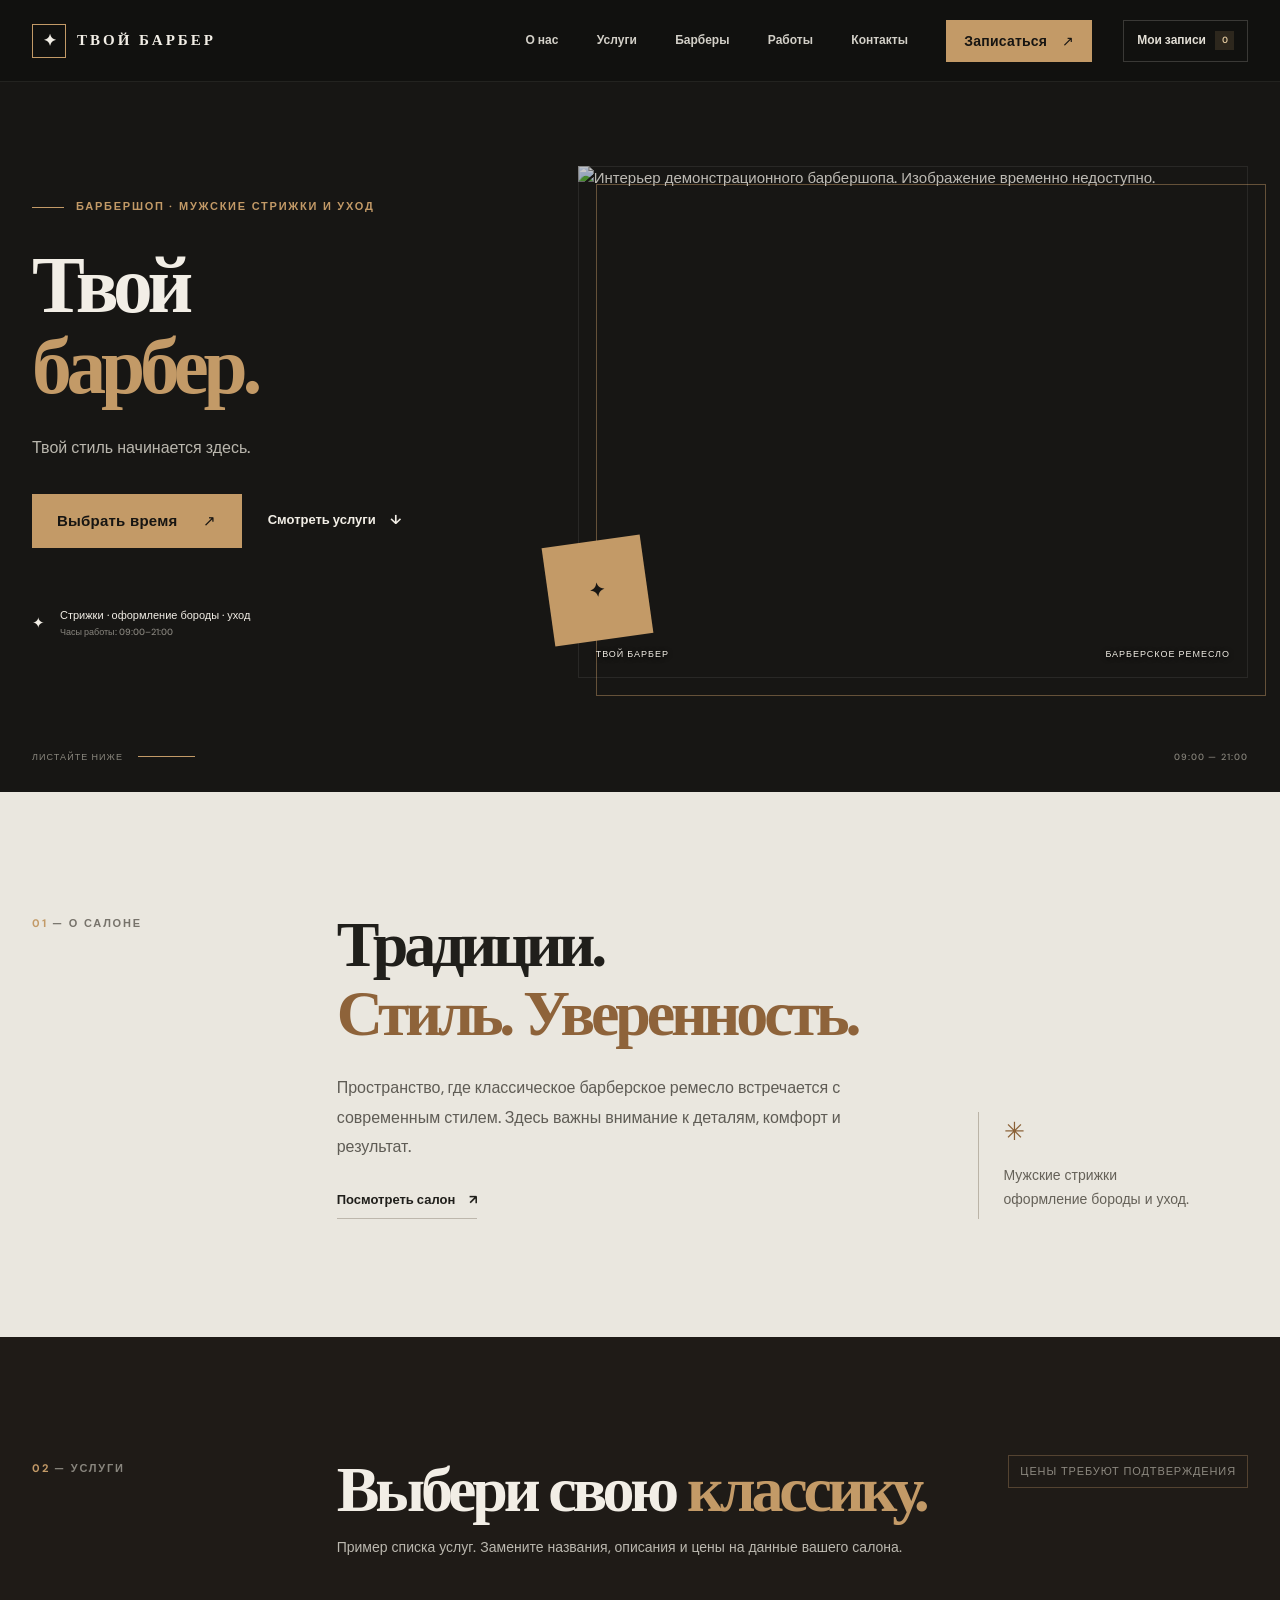
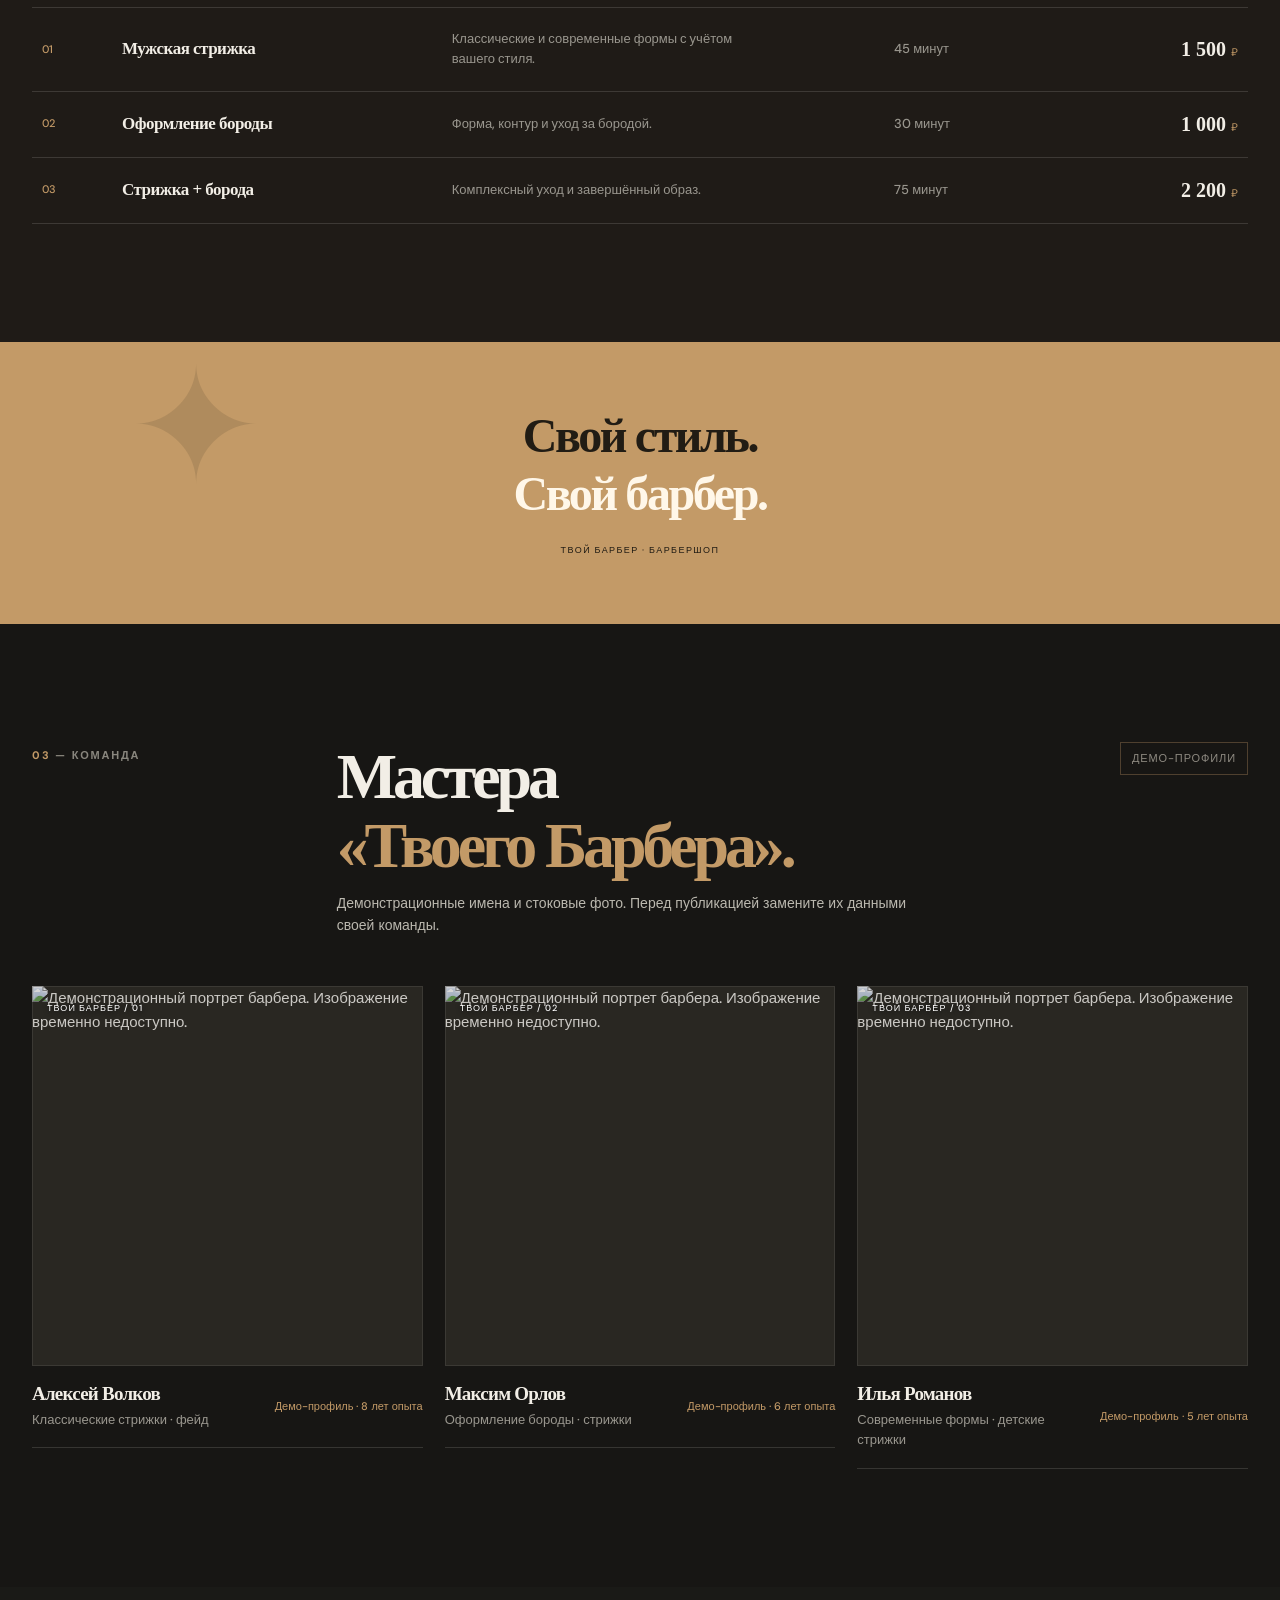
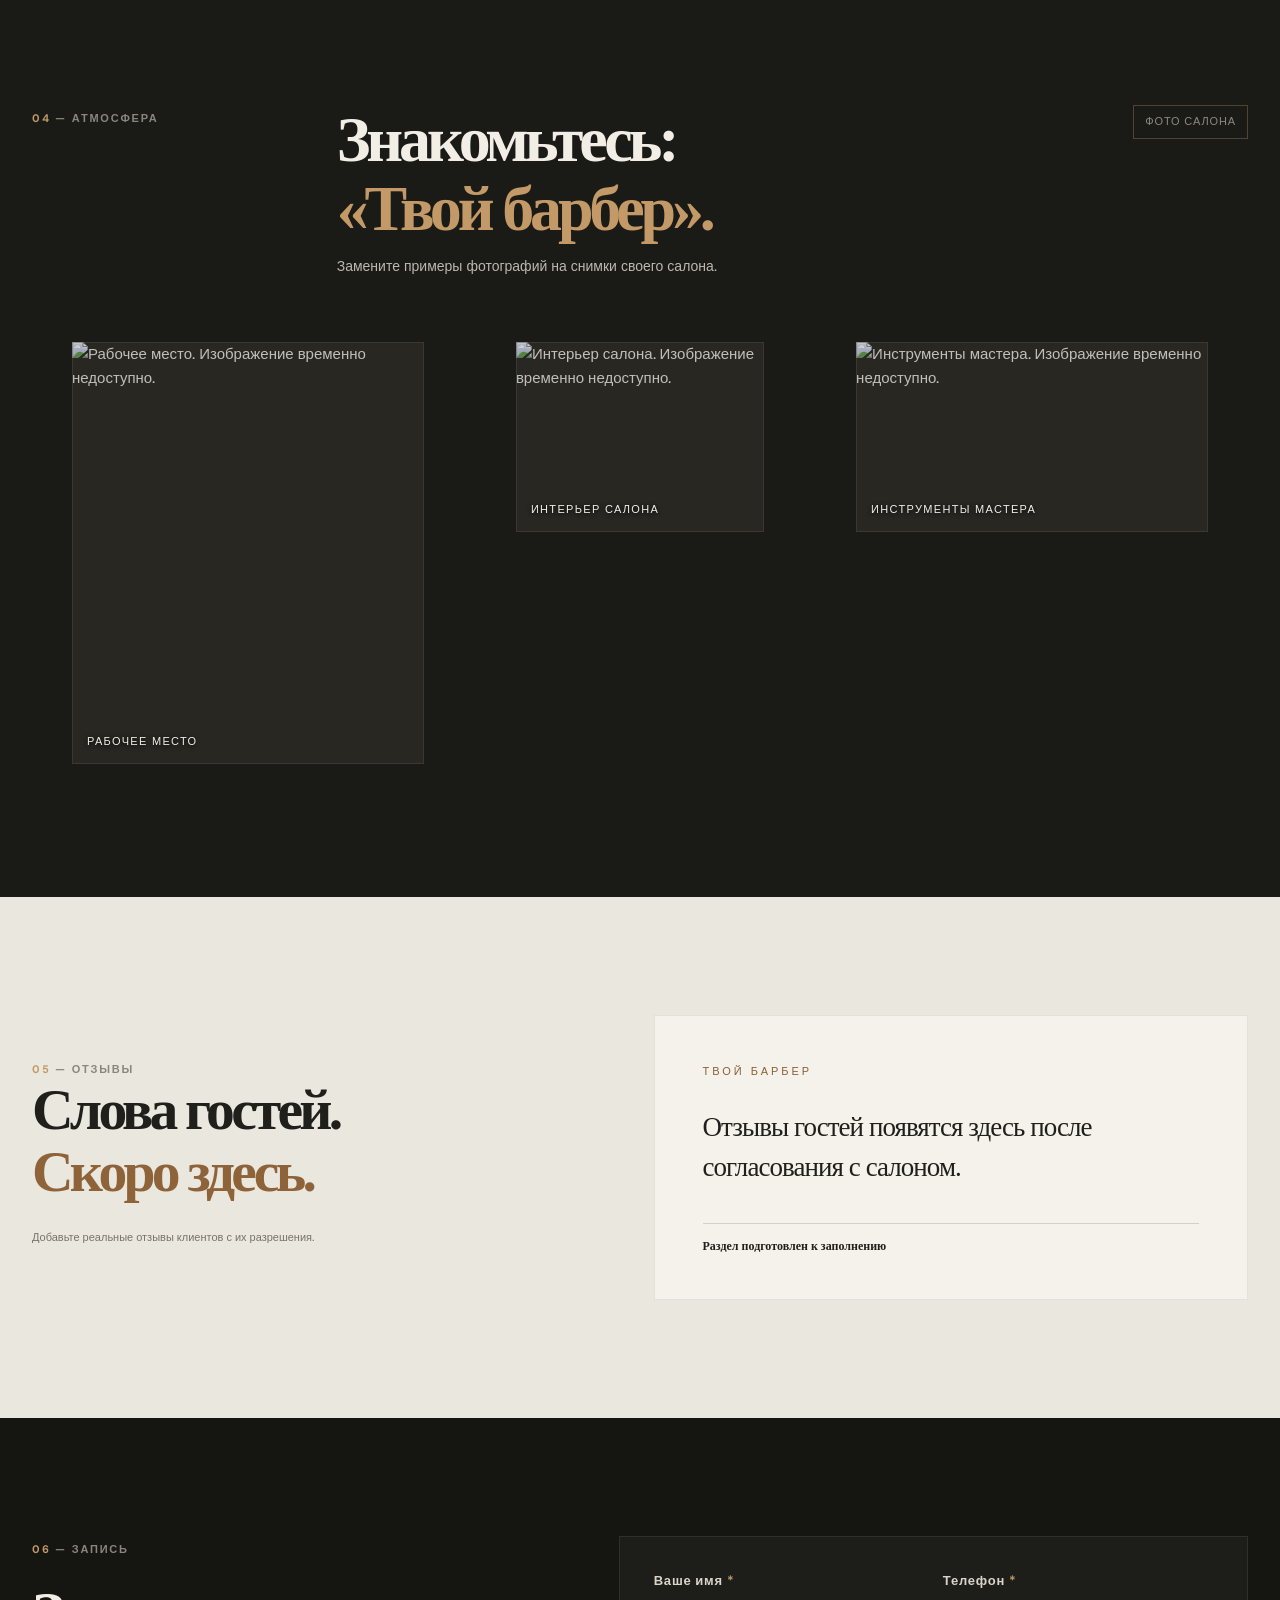
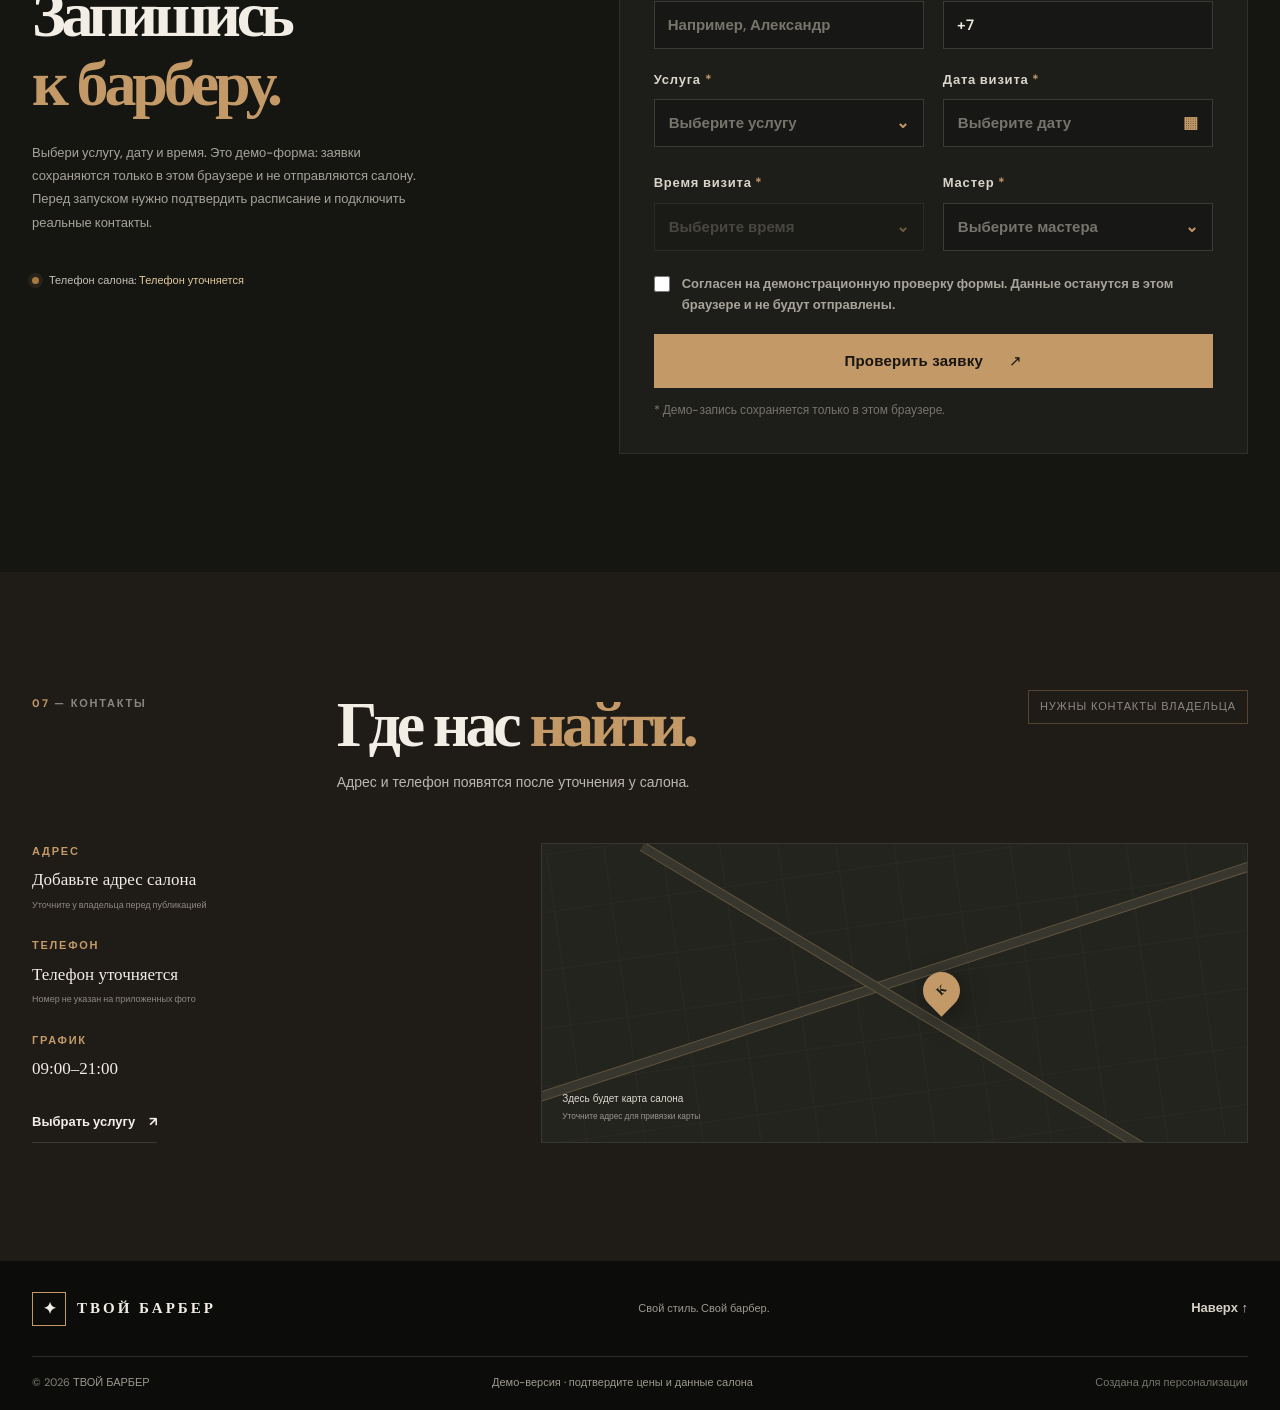
==== commit c2d8d495: "Add demo barber profiles to both sites" ====
--- a/template/index.html
+++ b/template/index.html
@@ -56,7 +56,7 @@
     <section class="quote-band" aria-label="Барбершоп Твой барбер"><div class="wrap quote-inner"><span class="quote-mark">✦</span><p>Свой стиль.<br><em>Свой барбер.</em></p><span class="quote-credit">ТВОЙ БАРБЕР · БАРБЕРШОП</span></div></section>
 
     <section class="barbers section-pad" id="barbers">
-      <div class="wrap"><div class="section-heading"><p class="section-index">03 <span>— Команда</span></p><div><h2>Мастера<br><em>«Твоего Барбера».</em></h2><p class="muted">Добавьте имена, специализации и фотографии мастеров.</p></div><span class="demo-tag">Данные команды уточняются</span></div><div class="barber-grid" id="barber-grid"></div></div>
+      <div class="wrap"><div class="section-heading"><p class="section-index">03 <span>— Команда</span></p><div><h2>Мастера<br><em>«Твоего Барбера».</em></h2><p class="muted">Демонстрационные имена и стоковые фото. Перед публикацией замените их данными своей команды.</p></div><span class="demo-tag">Демо-профили</span></div><div class="barber-grid" id="barber-grid"></div></div>
     </section>
 
     <section class="gallery section-pad" id="works">
--- a/template/styles.css
+++ b/template/styles.css
@@ -1,14 +1,14 @@
-:root{--ink:#11110f;--ink-soft:#1d1f1d;--panel:#222522;--paper:#f1eee7;--muted:#bbb8af;--line:rgba(241,238,231,.14);--accent:#71b7a9;--accent-bright:#a4d5cb;--font-display:Georgia,'Times New Roman',serif;--font-body:'DM Sans',Arial,sans-serif;--wrap:1240px;--ease:cubic-bezier(.2,.7,.2,1)}
+:root{--ink:#11110f;--ink-soft:#1f1b17;--panel:#27221d;--paper:#f1eee7;--muted:#bbb8af;--line:rgba(241,238,231,.14);--accent:#c39a67;--accent-bright:#e2c99f;--font-display:Georgia,'Times New Roman',serif;--font-body:'DM Sans',Arial,sans-serif;--wrap:1240px;--ease:cubic-bezier(.2,.7,.2,1)}
 *{box-sizing:border-box}html{scroll-behavior:smooth;scroll-padding-top:90px}body{margin:0;background:var(--ink);color:var(--paper);font-family:var(--font-body);font-size:15px;line-height:1.6;-webkit-font-smoothing:antialiased}body.menu-open{overflow:hidden}img{display:block;width:100%;height:100%;object-fit:cover;outline:1px solid rgba(255,255,255,.1);outline-offset:-1px}a{color:inherit;text-decoration:none}button,input,select{font:inherit}button,a,input,select{-webkit-tap-highlight-color:transparent}button:focus-visible,a:focus-visible,input:focus-visible,select:focus-visible{outline:2px solid var(--accent-bright);outline-offset:4px}.wrap{width:min(var(--wrap),calc(100% - 64px));margin-inline:auto}.skip-link{position:fixed;top:12px;left:12px;z-index:1000;padding:12px 18px;background:var(--accent);color:var(--ink);transform:translateY(-160%)}.skip-link:focus{transform:translateY(0)}
 .site-header{height:82px;position:sticky;top:0;z-index:50;background:rgba(17,17,15,.94);backdrop-filter:blur(14px);border-bottom:1px solid rgba(241,238,231,.08)}.header-inner,.site-nav{display:flex;align-items:center}.header-inner{height:100%;justify-content:space-between}.brand{display:inline-flex;align-items:center;gap:11px;min-width:max-content}.brand-mark{display:grid;place-items:center;width:34px;height:34px;border:1px solid var(--accent);font:800 16px var(--font-display);letter-spacing:-.08em}.brand-mark span{color:var(--accent)}.brand-name{font:800 15px var(--font-display);letter-spacing:.2em}.site-nav{gap:clamp(18px,3vw,42px);font-size:12px;color:#d3d0c8}.site-nav>a:not(.button){transition:color .16s ease}.site-nav>a:not(.button):hover,.text-link:hover,.back-top:hover{color:var(--accent-bright)}.button{min-height:54px;padding:0 24px;display:inline-flex;align-items:center;justify-content:center;gap:26px;background:var(--accent);color:#171512;border:1px solid var(--accent);font:700 12px var(--font-body);letter-spacing:.04em;transition:background .18s ease,color .18s ease,border-color .18s ease,transform .16s ease}.button:hover{background:var(--accent-bright);border-color:var(--accent-bright)}.button:active,.round-button:active{transform:scale(.96)}.button-small{min-height:42px;padding-inline:17px;gap:15px;font-size:11px}.menu-toggle{display:none}
-.hero{min-height:710px;display:grid;grid-template-columns:.95fr 1.05fr;align-items:center;position:relative;padding-block:70px 100px}.hero-copy{position:relative;z-index:1;padding:34px 0 40px}.eyebrow,.section-index,.contact-label{font-size:10px;font-weight:700;letter-spacing:.16em;text-transform:uppercase}.eyebrow{display:flex;align-items:center;gap:12px;color:var(--accent);margin:0 0 29px}.eyebrow-line{width:32px;height:1px;background:var(--accent)}h1,h2,p{margin-top:0}h1,h2{font-family:var(--font-display);font-weight:600;letter-spacing:-.065em;text-wrap:balance}h1{font-size:clamp(53px,6.2vw,88px);line-height:1.02;margin-bottom:27px}h1 em,h2 em,.quote-inner em{color:var(--accent);font-style:normal}.hero-lead{max-width:360px;color:#bab7ae;font-size:15px;line-height:1.8;margin-bottom:31px}.hero-actions{display:flex;align-items:center;gap:26px}.text-link{display:inline-flex;align-items:center;gap:14px;font-size:12px;font-weight:600;transition:color .16s ease}.hero-proof{display:flex;align-items:center;gap:15px;margin-top:59px}.proof-stars{font-size:12px;letter-spacing:2px;color:var(--accent)}.hero-proof p{margin:0;font-size:11px;line-height:1.5}.hero-proof p span{color:#89867f;font-size:9px}.hero-visual{height:512px;position:relative;margin-left:-5%;overflow:visible}.hero-visual:before{content:"";position:absolute;inset:18px -18px -18px 18px;border:1px solid rgba(113,183,169,.45);z-index:0}.hero-image{position:relative;z-index:1;filter:brightness(.78);object-position:center 54%}.hero-stamp{position:absolute;z-index:2;left:-30px;bottom:38px;width:99px;height:99px;background:var(--accent);color:var(--ink);display:flex;flex-direction:column;align-items:center;justify-content:center;transform:rotate(-8deg)}.hero-stamp span{font:800 19px var(--font-display);letter-spacing:.1em}.hero-stamp b{font:600 8px var(--font-body);text-align:center;letter-spacing:.12em;line-height:1.3;margin-top:5px}.hero-caption{position:absolute;z-index:2;bottom:17px;right:18px;left:18px;display:flex;justify-content:space-between;font-size:9px;letter-spacing:.11em;text-transform:uppercase;text-shadow:0 1px 5px #000}.hero-bottom{position:absolute;left:0;right:0;bottom:28px;display:flex;align-items:center;gap:15px;color:#8a877e;font-size:9px;letter-spacing:.12em;text-transform:uppercase}.hero-bottom span:last-child{margin-left:auto}.scroll-line{width:57px;height:1px;background:var(--accent)}
-.section-pad{padding:118px 0}.intro{background:#eae7df;color:#201f1b}.intro-grid{display:grid;grid-template-columns:.68fr 1.55fr .7fr;gap:42px}.section-index{color:var(--accent);margin:5px 0 0;white-space:nowrap}.section-index span{color:#89867e}.intro .section-index span{color:#77736b}.intro h2,.section-heading h2,.review-layout h2,.booking h2{font-size:clamp(42px,5vw,65px);line-height:1.08;margin:0 0 25px}.intro h2 em{color:#326f65}.intro-text{max-width:540px;font-size:16px;line-height:1.85;color:#5f5c55;margin-bottom:25px}.intro .text-link{border-bottom:1px solid #bdb7ac;padding-bottom:7px}.intro-note{align-self:end;padding:0 0 7px 25px;border-left:1px solid #bbb4a7;color:#656158}.note-symbol{font-size:25px;color:#4b8c80}.intro-note p{font-size:12px;line-height:1.7;margin:12px 0 0}
+.hero{min-height:710px;display:grid;grid-template-columns:.95fr 1.05fr;align-items:center;position:relative;padding-block:70px 100px}.hero-copy{position:relative;z-index:1;padding:34px 0 40px}.eyebrow,.section-index,.contact-label{font-size:10px;font-weight:700;letter-spacing:.16em;text-transform:uppercase}.eyebrow{display:flex;align-items:center;gap:12px;color:var(--accent);margin:0 0 29px}.eyebrow-line{width:32px;height:1px;background:var(--accent)}h1,h2,p{margin-top:0}h1,h2{font-family:var(--font-display);font-weight:600;letter-spacing:-.065em;text-wrap:balance}h1{font-size:clamp(53px,6.2vw,88px);line-height:1.02;margin-bottom:27px}h1 em,h2 em,.quote-inner em{color:var(--accent);font-style:normal}.hero-lead{max-width:360px;color:#bab7ae;font-size:15px;line-height:1.8;margin-bottom:31px}.hero-actions{display:flex;align-items:center;gap:26px}.text-link{display:inline-flex;align-items:center;gap:14px;font-size:12px;font-weight:600;transition:color .16s ease}.hero-proof{display:flex;align-items:center;gap:15px;margin-top:59px}.proof-stars{font-size:12px;letter-spacing:2px;color:var(--accent)}.hero-proof p{margin:0;font-size:11px;line-height:1.5}.hero-proof p span{color:#89867f;font-size:9px}.hero-visual{height:512px;position:relative;margin-left:-5%;overflow:visible}.hero-visual:before{content:"";position:absolute;inset:18px -18px -18px 18px;border:1px solid rgba(195,154,103,.45);z-index:0}.hero-image{position:relative;z-index:1;filter:brightness(.78);object-position:center 54%}.hero-stamp{position:absolute;z-index:2;left:-30px;bottom:38px;width:99px;height:99px;background:var(--accent);color:var(--ink);display:flex;flex-direction:column;align-items:center;justify-content:center;transform:rotate(-8deg)}.hero-stamp span{font:800 19px var(--font-display);letter-spacing:.1em}.hero-stamp b{font:600 8px var(--font-body);text-align:center;letter-spacing:.12em;line-height:1.3;margin-top:5px}.hero-caption{position:absolute;z-index:2;bottom:17px;right:18px;left:18px;display:flex;justify-content:space-between;font-size:9px;letter-spacing:.11em;text-transform:uppercase;text-shadow:0 1px 5px #000}.hero-bottom{position:absolute;left:0;right:0;bottom:28px;display:flex;align-items:center;gap:15px;color:#8a877e;font-size:9px;letter-spacing:.12em;text-transform:uppercase}.hero-bottom span:last-child{margin-left:auto}.scroll-line{width:57px;height:1px;background:var(--accent)}
+.section-pad{padding:118px 0}.intro{background:#eae7df;color:#201f1b}.intro-grid{display:grid;grid-template-columns:.68fr 1.55fr .7fr;gap:42px}.section-index{color:var(--accent);margin:5px 0 0;white-space:nowrap}.section-index span{color:#89867e}.intro .section-index span{color:#77736b}.intro h2,.section-heading h2,.review-layout h2,.booking h2{font-size:clamp(42px,5vw,65px);line-height:1.08;margin:0 0 25px}.intro h2 em{color:#8e633a}.intro-text{max-width:540px;font-size:16px;line-height:1.85;color:#5f5c55;margin-bottom:25px}.intro .text-link{border-bottom:1px solid #bdb7ac;padding-bottom:7px}.intro-note{align-self:end;padding:0 0 7px 25px;border-left:1px solid #bbb4a7;color:#656158}.note-symbol{font-size:25px;color:#8a6035}.intro-note p{font-size:12px;line-height:1.7;margin:12px 0 0}
 .services{background:var(--ink-soft)}.section-heading{display:grid;grid-template-columns:.68fr 1.55fr .7fr;gap:42px;align-items:start;margin-bottom:49px}.section-heading h2{margin-bottom:12px}.muted{color:var(--muted);font-size:13px;margin:0}.demo-tag{justify-self:end;color:#8d8980;border:1px solid rgba(195,154,103,.32);padding:7px 11px;font-size:9px;letter-spacing:.08em;text-transform:uppercase}.service-list{border-top:1px solid var(--line)}.service-row{display:grid;grid-template-columns:60px 1.1fr 1.5fr .7fr .45fr;align-items:center;gap:20px;padding:21px 10px;border-bottom:1px solid var(--line);transition:background .16s ease,padding .2s ease}.service-row:hover{background:rgba(255,255,255,.025);padding-inline:17px}.service-number{color:var(--accent);font-size:10px}.service-row h3{font:600 17px var(--font-display);letter-spacing:-.03em;margin:0}.service-row p{color:#99968e;font-size:11px;line-height:1.55;margin:0;max-width:290px}.service-time{color:#99968e;font-size:10px}.service-price{font:600 20px var(--font-display);text-align:right;white-space:nowrap;font-variant-numeric:tabular-nums}.service-price small{font:400 11px var(--font-body);color:var(--accent)}
-.quote-band{background:#71b7a9;color:#211c14;overflow:hidden}.quote-inner{min-height:282px;position:relative;display:grid;place-content:center;text-align:center}.quote-mark{position:absolute;top:6px;left:8%;font:160px Georgia,serif;line-height:1;color:rgba(37,30,21,.12)}.quote-inner p{font:600 clamp(31px,4vw,48px)/1.2 var(--font-display);letter-spacing:-.05em;margin:0 0 21px}.quote-inner em{color:#fff7e9}.quote-credit{font-size:9px;text-transform:uppercase;letter-spacing:.16em}
+.quote-band{background:#c39a67;color:#211c14;overflow:hidden}.quote-inner{min-height:282px;position:relative;display:grid;place-content:center;text-align:center}.quote-mark{position:absolute;top:6px;left:8%;font:160px Georgia,serif;line-height:1;color:rgba(37,30,21,.12)}.quote-inner p{font:600 clamp(31px,4vw,48px)/1.2 var(--font-display);letter-spacing:-.05em;margin:0 0 21px}.quote-inner em{color:#fff7e9}.quote-credit{font-size:9px;text-transform:uppercase;letter-spacing:.16em}
 .barbers{background:var(--ink)}.barber-grid{display:grid;grid-template-columns:repeat(3,1fr);gap:22px}.barber-card{min-width:0}.barber-photo{height:380px;position:relative;overflow:hidden;background:#292722}.barber-photo img{filter:saturate(.65) brightness(.84);transition:transform .5s var(--ease),filter .3s ease}.barber-card:hover .barber-photo img{transform:scale(1.035);filter:saturate(.85) brightness(.92)}.barber-index{position:absolute;left:15px;top:15px;color:white;font-size:9px;letter-spacing:.12em;text-shadow:0 1px 5px #111}.barber-info{display:grid;grid-template-columns:1fr auto;gap:5px 10px;padding:17px 0;border-bottom:1px solid var(--line)}.barber-info h3{font:600 19px var(--font-display);letter-spacing:-.04em;margin:0}.barber-info p{grid-column:1;margin:0;color:#99968e;font-size:11px}.barber-exp{grid-column:2;grid-row:1/3;align-self:center;color:var(--accent);font-size:10px;text-align:right}
 .gallery{background:#1a1a17}.gallery-grid{display:grid;grid-template-columns:1fr .76fr 1fr;grid-template-rows:220px 220px;gap:12px}.gallery-item{position:relative;overflow:hidden;background:#292722}.gallery-item:nth-child(1){grid-row:span 2}.gallery-item:nth-child(4){grid-column:2/4}.gallery-item img{filter:brightness(.8) saturate(.75);transition:transform .5s var(--ease),filter .3s ease}.gallery-item:hover img{transform:scale(1.04);filter:brightness(.94) saturate(.9)}.gallery-caption{position:absolute;left:15px;bottom:13px;font-size:9px;text-transform:uppercase;letter-spacing:.12em;text-shadow:0 1px 5px #000}
-.reviews{background:#eae7df;color:#201f1b}.review-layout{display:grid;grid-template-columns:.8fr 1fr;gap:12%;align-items:center}.review-layout h2{font-size:clamp(38px,4.5vw,58px)}.review-layout h2 em{color:#326f65}.review-disclaimer{max-width:330px;color:#77736b;font-size:10px;line-height:1.7}.review-controls{display:flex;align-items:center;gap:10px;margin-top:31px}.round-button{width:43px;height:43px;border:1px solid #bdb7ac;background:transparent;color:#25231f;cursor:pointer;font-size:17px;transition:background .16s ease,color .16s ease,transform .16s ease}.round-button:hover{background:#25231f;color:#f1eee7}.review-count{font-size:10px;color:#77736b;margin-left:8px;font-variant-numeric:tabular-nums}.review-card{min-height:285px;padding:42px 48px;background:#f5f2eb;display:flex;flex-direction:column;justify-content:space-between;border:1px solid rgba(32,31,27,.08)}.review-stars{color:#4b8c80;letter-spacing:3px;font-size:11px}.review-text{font:500 clamp(20px,2.3vw,27px)/1.5 var(--font-display);letter-spacing:-.035em;margin:25px 0 35px}.review-author{display:flex;justify-content:space-between;align-items:end;border-top:1px solid #d5d0c6;padding-top:15px}.review-author strong{font:600 12px var(--font-display)}.review-author span{color:#77736b;font-size:10px}
-.booking{background:#151512}.booking-grid{display:grid;grid-template-columns:.85fr 1.15fr;gap:10%;align-items:start}.booking h2{font-size:clamp(44px,5vw,64px);margin:22px 0}.booking-copy>p:not(.section-index){max-width:390px;color:#a6a39a;font-size:13px;line-height:1.8}.booking-contact{display:flex;align-items:center;gap:10px;margin-top:38px;font-size:11px;color:#c5c1b8}.booking-contact a{color:var(--accent-bright)}.contact-dot{width:7px;height:7px;border-radius:50%;background:#8baf83;box-shadow:0 0 0 4px rgba(139,175,131,.1)}.booking-form{padding:34px;background:#1d1d19;border:1px solid rgba(255,255,255,.08)}.form-row{display:grid;grid-template-columns:1fr 1fr;gap:19px}.field{display:flex;flex-direction:column;margin-bottom:21px}.field label{font-size:10px;letter-spacing:.06em;margin-bottom:9px;color:#d9d5cb}.field label span{color:var(--accent)}.field input,.field select{height:48px;width:100%;padding:0 13px;background:#171715;border:1px solid rgba(241,238,231,.16);color:var(--paper);border-radius:0;font-size:12px}.field input::placeholder{color:#77746c}.field select:invalid{color:#77746c}.field select option{color:var(--paper);background:#171715}.field input:focus,.field select:focus{border-color:var(--accent);outline:none}.field [aria-invalid="true"],.consent-row input[aria-invalid="true"]{border-color:#dc8170}.field-error{display:block;min-height:0;color:#ef9a89;font-size:10px;line-height:1.4}.field-error:not(:empty){margin-top:5px}.consent-row{display:grid;grid-template-columns:18px 1fr;gap:10px;align-items:start;margin:2px 0 0}.consent-row input{width:16px;height:16px;accent-color:var(--accent);margin:2px 0 0}.consent-row label{font-size:10px;line-height:1.55;color:#a8a49b}.consent-error{margin-left:28px}.form-submit{width:100%;margin-top:18px;cursor:pointer}.form-result{min-height:0;margin:0;color:#a9c29d;font-size:11px;line-height:1.6}.form-result:not(:empty){margin-top:15px;padding:12px;background:rgba(139,175,131,.08);border-left:2px solid #8baf83}.form-result.is-error{color:#ef9a89;border-color:#dc8170;background:rgba(220,129,112,.08)}.form-footnote{margin:13px 0 0;color:#77746c;font-size:9px}
+.reviews{background:#eae7df;color:#201f1b}.review-layout{display:grid;grid-template-columns:.8fr 1fr;gap:12%;align-items:center}.review-layout h2{font-size:clamp(38px,4.5vw,58px)}.review-layout h2 em{color:#8e633a}.review-disclaimer{max-width:330px;color:#77736b;font-size:10px;line-height:1.7}.review-controls{display:flex;align-items:center;gap:10px;margin-top:31px}.round-button{width:43px;height:43px;border:1px solid #bdb7ac;background:transparent;color:#25231f;cursor:pointer;font-size:17px;transition:background .16s ease,color .16s ease,transform .16s ease}.round-button:hover{background:#25231f;color:#f1eee7}.review-count{font-size:10px;color:#77736b;margin-left:8px;font-variant-numeric:tabular-nums}.review-card{min-height:285px;padding:42px 48px;background:#f5f2eb;display:flex;flex-direction:column;justify-content:space-between;border:1px solid rgba(32,31,27,.08)}.review-stars{color:#8a6035;letter-spacing:3px;font-size:11px}.review-text{font:500 clamp(20px,2.3vw,27px)/1.5 var(--font-display);letter-spacing:-.035em;margin:25px 0 35px}.review-author{display:flex;justify-content:space-between;align-items:end;border-top:1px solid #d5d0c6;padding-top:15px}.review-author strong{font:600 12px var(--font-display)}.review-author span{color:#77736b;font-size:10px}
+.booking{background:#151512}.booking-grid{display:grid;grid-template-columns:.85fr 1.15fr;gap:10%;align-items:start}.booking h2{font-size:clamp(44px,5vw,64px);margin:22px 0}.booking-copy>p:not(.section-index){max-width:390px;color:#a6a39a;font-size:13px;line-height:1.8}.booking-contact{display:flex;align-items:center;gap:10px;margin-top:38px;font-size:11px;color:#c5c1b8}.booking-contact a{color:var(--accent-bright)}.contact-dot{width:7px;height:7px;border-radius:50%;background:#a8783f;box-shadow:0 0 0 4px rgba(195,154,103,.1)}.booking-form{padding:34px;background:#1d1d19;border:1px solid rgba(255,255,255,.08)}.form-row{display:grid;grid-template-columns:1fr 1fr;gap:19px}.field{display:flex;flex-direction:column;margin-bottom:21px}.field label{font-size:10px;letter-spacing:.06em;margin-bottom:9px;color:#d9d5cb}.field label span{color:var(--accent)}.field input,.field select{height:48px;width:100%;padding:0 13px;background:#171715;border:1px solid rgba(241,238,231,.16);color:var(--paper);border-radius:0;font-size:12px}.field input::placeholder{color:#77746c}.field select:invalid{color:#77746c}.field select option{color:var(--paper);background:#171715}.field input:focus,.field select:focus{border-color:var(--accent);outline:none}.field [aria-invalid="true"],.consent-row input[aria-invalid="true"]{border-color:#dc8170}.field-error{display:block;min-height:0;color:#ef9a89;font-size:10px;line-height:1.4}.field-error:not(:empty){margin-top:5px}.consent-row{display:grid;grid-template-columns:18px 1fr;gap:10px;align-items:start;margin:2px 0 0}.consent-row input{width:16px;height:16px;accent-color:var(--accent);margin:2px 0 0}.consent-row label{font-size:10px;line-height:1.55;color:#a8a49b}.consent-error{margin-left:28px}.form-submit{width:100%;margin-top:18px;cursor:pointer}.form-result{min-height:0;margin:0;color:#d7b47e;font-size:11px;line-height:1.6}.form-result:not(:empty){margin-top:15px;padding:12px;background:rgba(195,154,103,.08);border-left:2px solid #a8783f}.form-result.is-error{color:#ef9a89;border-color:#dc8170;background:rgba(220,129,112,.08)}.form-footnote{margin:13px 0 0;color:#77746c;font-size:9px}
 .contacts{background:var(--ink-soft)}.contacts-grid{display:grid;grid-template-columns:.75fr 1.25fr;gap:7%;align-items:stretch}.contact-details{display:flex;flex-direction:column;align-items:flex-start}.contact-block{margin-bottom:25px}.contact-label{display:block;color:var(--accent);font-size:9px;margin-bottom:7px}.contact-block p,.contact-block>a{font:500 17px/1.5 var(--font-display);margin:0}.contact-block small{display:block;color:#8d8980;font:400 9px/1.6 var(--font-body);margin-top:5px}.contact-details>.text-link{margin-top:auto;border-bottom:1px solid var(--line);padding-bottom:9px}.map-placeholder{min-height:300px;position:relative;overflow:hidden;background:#24241f;border:1px solid rgba(255,255,255,.09)}.map-grid{position:absolute;inset:0;opacity:.35;background-image:linear-gradient(rgba(195,154,103,.12) 1px,transparent 1px),linear-gradient(90deg,rgba(195,154,103,.12) 1px,transparent 1px);background-size:46px 46px;transform:rotate(-8deg) scale(1.25)}.map-road{position:absolute;height:10px;background:#38372e;border-block:1px solid rgba(195,154,103,.28);transform-origin:center}.road-one{width:120%;top:43%;left:-8%;transform:rotate(-18deg)}.road-two{width:100%;top:60%;left:7%;transform:rotate(31deg)}.map-pin{position:absolute;left:54%;top:43%;width:37px;height:37px;display:grid;place-items:center;border-radius:50% 50% 50% 0;transform:rotate(-45deg);background:var(--accent);color:var(--ink);font:800 12px var(--font-display);box-shadow:0 5px 25px rgba(0,0,0,.4)}.map-pin:first-letter{transform:rotate(45deg)}.map-caption{position:absolute;bottom:18px;left:20px;font-size:10px;line-height:1.7;color:#ded9ce}.map-caption small{color:#99958a}
 .site-footer{background:#0c0c0b;padding:31px 0 19px}.footer-main,.footer-bottom{display:flex;align-items:center;justify-content:space-between}.footer-main{padding-bottom:30px;border-bottom:1px solid var(--line)}.footer-main>p{color:#9d998f;font-size:11px;margin:0}.back-top{font-size:10px;color:#d5d0c6;transition:color .16s ease}.footer-bottom{padding-top:17px;color:#77746c;font-size:9px}.footer-bottom span:nth-child(2){color:#9d998f}
 @media(max-width:900px){.wrap{width:min(var(--wrap),calc(100% - 44px))}.site-nav{gap:18px}.site-nav>a{font-size:10px}.hero{min-height:640px;grid-template-columns:1fr .9fr}.hero-visual{height:430px;margin-left:-1%}.hero h1{font-size:clamp(50px,7vw,70px)}.intro-grid,.section-heading{grid-template-columns:.55fr 1.45fr;gap:25px}.intro-note{grid-column:2;display:flex;gap:14px;align-items:center;border-left:0;border-top:1px solid #bbb4a7;padding:15px 0 0}.intro-note p{margin:0}.section-heading .demo-tag{grid-column:2;justify-self:start;margin-top:-10px}.service-row{grid-template-columns:36px 1fr 1.3fr .5fr .45fr;gap:12px}.barber-photo{height:310px}.gallery-grid{grid-template-rows:190px 190px}.booking-grid{gap:6%}}
@@ -24,13 +24,13 @@
 .picker-trigger[aria-invalid="true"]{border-color:#dc8170}
 .picker-trigger:disabled{opacity:.48;cursor:not-allowed}
 .picker-chevron{color:var(--accent);font-size:16px;line-height:1;flex:none}
-.picker-popover,.calendar-popover{position:absolute;z-index:30;top:calc(100% + 7px);left:0;width:100%;padding:7px;background:#20201c;border:1px solid rgba(113,183,169,.43);box-shadow:0 18px 45px rgba(0,0,0,.42)}
+.picker-popover,.calendar-popover{position:absolute;z-index:30;top:calc(100% + 7px);left:0;width:100%;padding:7px;background:#20201c;border:1px solid rgba(195,154,103,.43);box-shadow:0 18px 45px rgba(0,0,0,.42)}
 .picker-popover[hidden],.calendar-popover[hidden]{display:none}
 .picker-options{display:flex;flex-direction:column;max-height:250px;overflow-y:auto;overscroll-behavior:contain;scrollbar-color:#66553a #20201c;scrollbar-width:thin}
 .picker-option{width:100%;min-height:44px;padding:9px 11px;display:flex;flex-direction:column;align-items:flex-start;justify-content:center;gap:2px;border:0;border-bottom:1px solid rgba(241,238,231,.07);background:transparent;color:var(--paper);text-align:left;cursor:pointer;font-size:12px;transition:background .14s ease,color .14s ease}
 .picker-option:last-child{border-bottom:0}
 .picker-option small{color:#969187;font-size:9px}
-.picker-option:hover,.picker-option:focus-visible,.picker-option[aria-selected="true"]{background:rgba(113,183,169,.13);color:var(--accent-bright);outline:none}
+.picker-option:hover,.picker-option:focus-visible,.picker-option[aria-selected="true"]{background:rgba(195,154,103,.13);color:var(--accent-bright);outline:none}
 .picker-option[aria-selected="true"]:after{content:"✓";position:absolute;right:17px;color:var(--accent)}
 .picker-options--time{display:grid;grid-template-columns:repeat(3,minmax(0,1fr));gap:4px;padding:3px}
 .picker-options--time .picker-option{min-height:40px;align-items:center;padding:7px 3px;border:1px solid rgba(241,238,231,.08);font-variant-numeric:tabular-nums}
@@ -39,24 +39,24 @@
 .calendar-head{display:grid;grid-template-columns:38px 1fr 38px;align-items:center;gap:8px;margin-bottom:13px}
 .calendar-head strong{text-align:center;font:600 12px var(--font-display);text-transform:capitalize;color:var(--paper)}
 .calendar-nav{width:36px;height:36px;border:1px solid rgba(241,238,231,.12);background:#171715;color:var(--accent);cursor:pointer;transition:background .15s ease,border-color .15s ease}
-.calendar-nav:hover:not(:disabled){background:rgba(113,183,169,.13);border-color:var(--accent)}
+.calendar-nav:hover:not(:disabled){background:rgba(195,154,103,.13);border-color:var(--accent)}
 .calendar-nav:disabled{opacity:.3;cursor:not-allowed}
 .calendar-weekdays,.calendar-days{display:grid;grid-template-columns:repeat(7,minmax(0,1fr));gap:4px}
 .calendar-weekdays{margin-bottom:5px}
 .calendar-weekdays span{display:grid;place-items:center;height:28px;color:#8f8b82;font-size:9px;text-transform:uppercase}
 .calendar-day,.calendar-empty{width:100%;aspect-ratio:1;display:grid;place-items:center}
 .calendar-day{border:1px solid transparent;background:transparent;color:#e7e2d9;cursor:pointer;font-size:11px;transition:background .14s ease,color .14s ease,border-color .14s ease}
-.calendar-day:hover:not(:disabled){background:rgba(113,183,169,.17);color:var(--accent-bright)}
-.calendar-day.is-today{border-color:rgba(113,183,169,.55);color:var(--accent-bright)}
+.calendar-day:hover:not(:disabled){background:rgba(195,154,103,.17);color:var(--accent-bright)}
+.calendar-day.is-today{border-color:rgba(195,154,103,.55);color:var(--accent-bright)}
 .calendar-day.is-selected{background:var(--accent);color:#171512;font-weight:700}
 .calendar-day:disabled{color:#5e5c55;cursor:not-allowed}
 .date-field .field-error{margin-top:5px}
 @media(max-width:680px){.calendar-popover{width:min(320px,calc(100vw - 56px))}.picker-options{max-height:220px}.picker-option{min-height:46px}}
 .site-nav{order:2;margin-left:auto}.header-actions{order:3;margin-left:clamp(14px,2.4vw,32px);display:flex;align-items:center;gap:9px}
 .my-appointments-button{min-height:42px;padding:0 13px;display:inline-flex;align-items:center;gap:9px;background:transparent;border:1px solid rgba(241,238,231,.18);color:#e3dfd6;font-size:10px;white-space:nowrap;cursor:pointer;transition:border-color .16s ease,color .16s ease,background .16s ease}
-.my-appointments-button:hover{border-color:var(--accent);color:var(--accent-bright);background:rgba(113,183,169,.06)}
-.appointment-count{min-width:19px;height:19px;padding:0 4px;display:grid;place-items:center;background:rgba(113,183,169,.16);color:var(--accent-bright);font-size:9px;font-variant-numeric:tabular-nums}
-.appointments-dialog{width:min(540px,calc(100vw - 32px));max-width:none;max-height:min(82vh,720px);padding:0;overflow:hidden;background:#171715;color:var(--paper);border:1px solid rgba(113,183,169,.48);box-shadow:0 28px 100px rgba(0,0,0,.62)}
+.my-appointments-button:hover{border-color:var(--accent);color:var(--accent-bright);background:rgba(195,154,103,.06)}
+.appointment-count{min-width:19px;height:19px;padding:0 4px;display:grid;place-items:center;background:rgba(195,154,103,.16);color:var(--accent-bright);font-size:9px;font-variant-numeric:tabular-nums}
+.appointments-dialog{width:min(540px,calc(100vw - 32px));max-width:none;max-height:min(82vh,720px);padding:0;overflow:hidden;background:#171715;color:var(--paper);border:1px solid rgba(195,154,103,.48);box-shadow:0 28px 100px rgba(0,0,0,.62)}
 .appointments-dialog::backdrop{background:rgba(5,5,4,.76);backdrop-filter:blur(5px)}
 .appointments-panel{padding:31px 32px 25px}
 .appointments-heading{display:flex;align-items:flex-start;justify-content:space-between;gap:24px}
@@ -87,7 +87,7 @@
 .form-submit.is-loading .submit-arrow{display:none}
 .form-submit.is-loading{cursor:wait}
 .form-submit:disabled{cursor:wait}
-.form-submit.is-complete{background:#8baf83;border-color:#8baf83}
+.form-submit.is-complete{background:#a8783f;border-color:#a8783f}
 .form-submit.is-invalid{animation:submit-nudge .24s ease-in-out 2}
 @keyframes submit-spin{to{transform:rotate(360deg)}}
 @keyframes submit-nudge{25%{transform:translateX(-3px)}75%{transform:translateX(3px)}}
@@ -123,10 +123,10 @@
 .picker-option{font-size:14px;font-weight:600}
 .picker-option small{font-size:11px}
 .calendar-legend span{font-size:11px}
-.booking-success-dialog{width:min(490px,calc(100vw - 32px));max-width:none;padding:0;background:#171715;color:var(--paper);border:1px solid rgba(113,183,169,.55);box-shadow:0 28px 100px rgba(0,0,0,.68)}
+.booking-success-dialog{width:min(490px,calc(100vw - 32px));max-width:none;padding:0;background:#171715;color:var(--paper);border:1px solid rgba(195,154,103,.55);box-shadow:0 28px 100px rgba(0,0,0,.68)}
 .booking-success-dialog::backdrop{background:rgba(5,5,4,.78);backdrop-filter:blur(6px);animation:success-backdrop-in .22s ease both}
 .booking-success-panel{padding:38px 38px 32px;animation:success-panel-in .28s var(--ease) both}
-.success-mark{width:48px;height:48px;display:grid;place-items:center;margin-bottom:25px;border-radius:50%;background:rgba(139,175,131,.16);border:1px solid #8baf83;color:#a9d0a0;font-size:25px;font-weight:700}
+.success-mark{width:48px;height:48px;display:grid;place-items:center;margin-bottom:25px;border-radius:50%;background:rgba(195,154,103,.16);border:1px solid #a8783f;color:#e7c99a;font-size:25px;font-weight:700}
 .booking-success-panel .section-index{margin:0 0 12px;font-size:11px}
 .booking-success-panel h2{margin:0 0 15px;font:700 clamp(34px,7vw,48px)/1.08 var(--font-display);letter-spacing:-.055em}
 .success-summary{margin:0;color:#c9c4b9;font-size:15px;font-weight:600;line-height:1.75;white-space:pre-line}
@@ -146,5 +146,3 @@
 .button{font-size:15px}
 .button-small{font-size:14px}
 @media(max-width:680px){.button{font-size:15px}.button-small{font-size:14px}}
-
-
